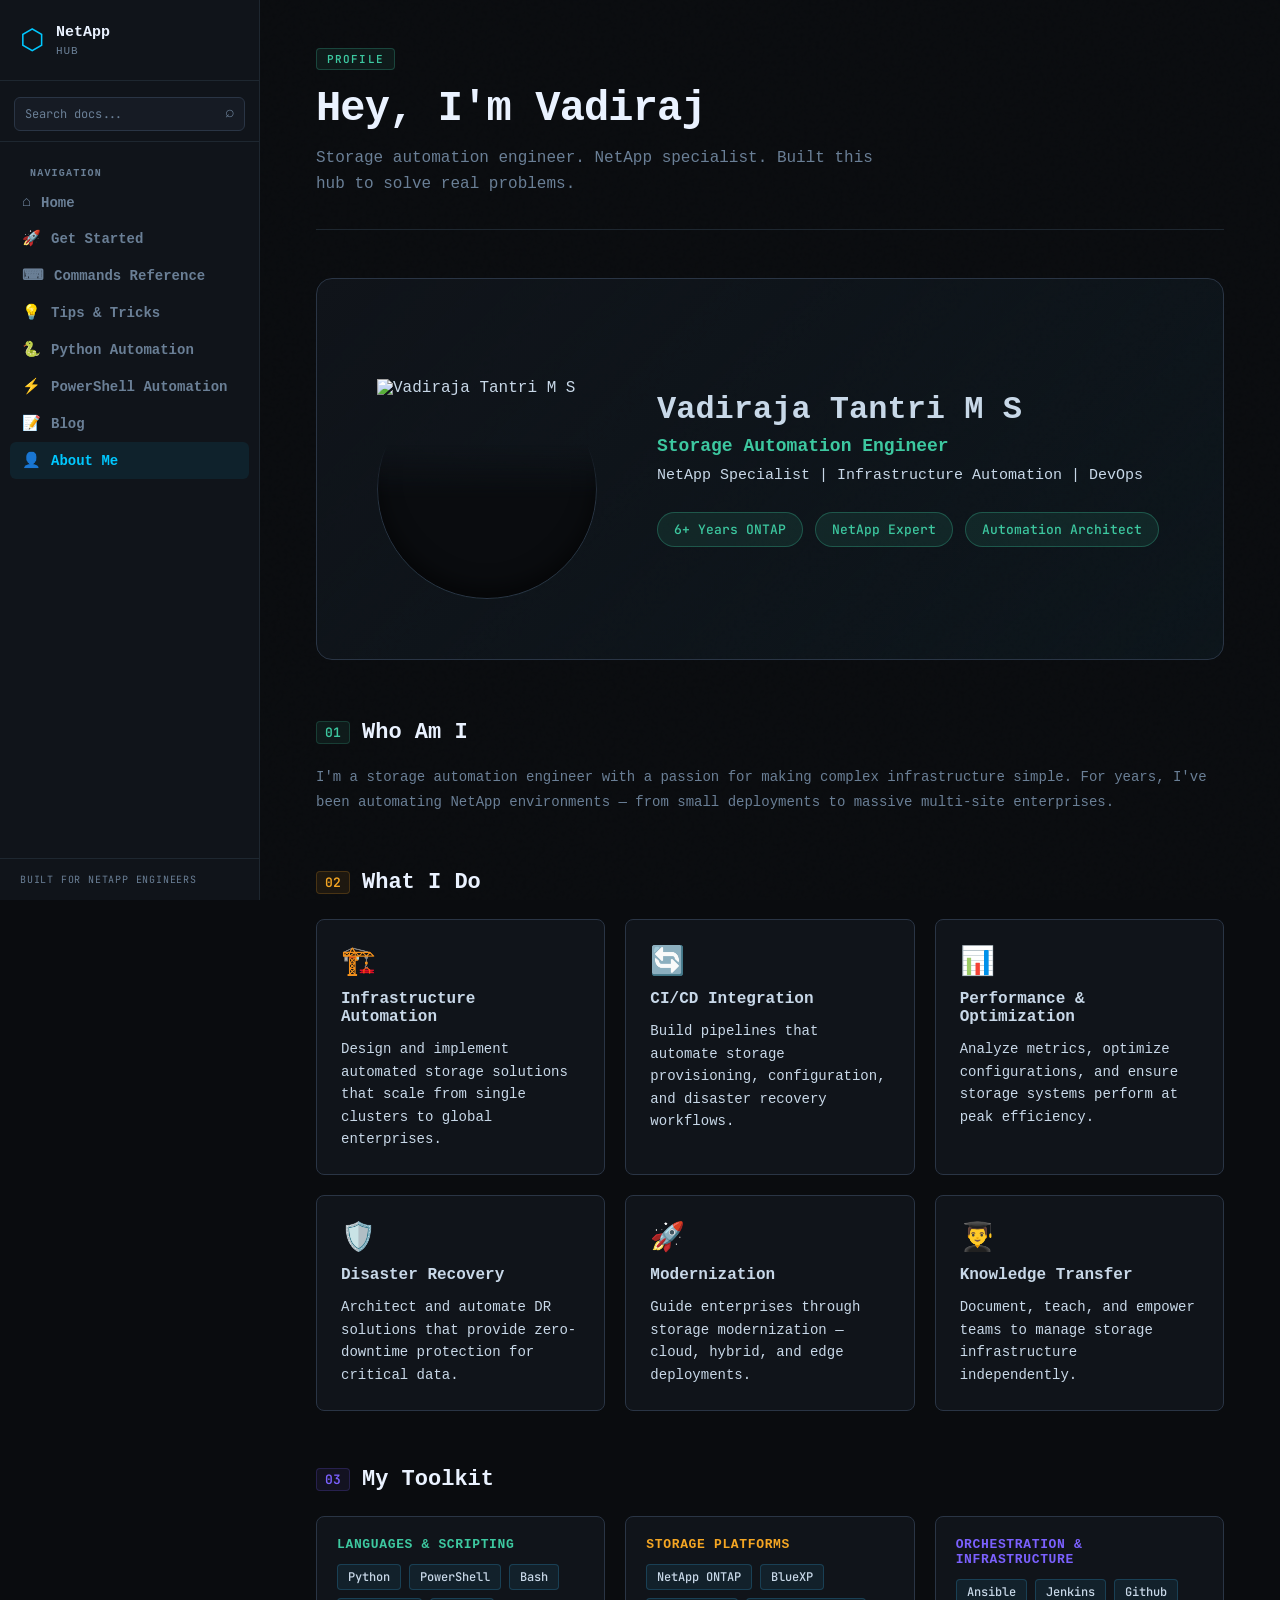
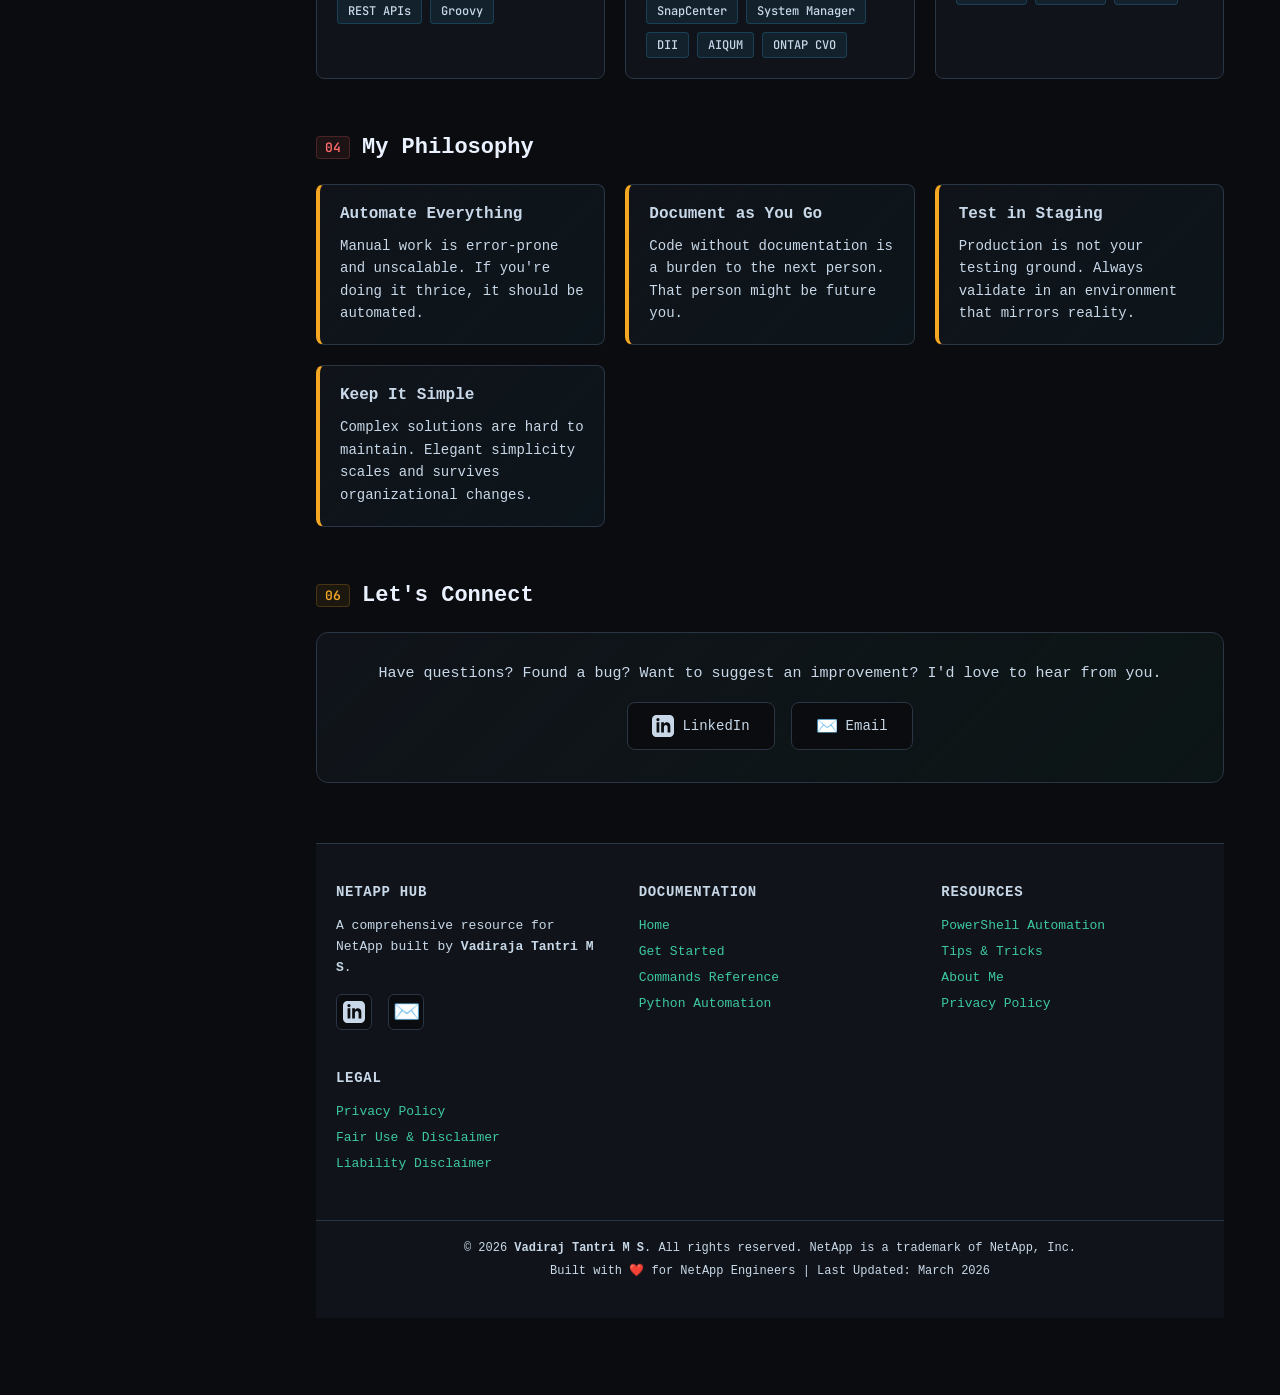
==== about-me.html @ 35f5c3b3 "v4" ====
<!DOCTYPE html>
<html lang="en">
<head>
  <meta charset="UTF-8"/>
  <meta name="viewport" content="width=device-width, initial-scale=1.0"/>
  <title>About Me · NetApp Hub</title>
  <link rel="stylesheet" href="assets/css/style.css"/>
  <link href="https://fonts.googleapis.com/css2?family=JetBrains+Mono:wght@400;600;700&family=Syne:wght@400;600;700;800&display=swap" rel="stylesheet"/>
</head>
<body>
  <div class="noise"></div>

  <nav class="sidebar" id="sidebar">
    <div class="sidebar-logo">
      <a href="index.html" style="text-decoration: none; color: inherit; display: flex; align-items: center; gap: 12px; cursor: pointer;">
        <span class="logo-icon">⬡</span>
        <span class="logo-text">NetApp<br><span class="logo-sub">Hub</span></span>
      </a>
    </div>
    <div class="sidebar-search">
      <input type="text" id="globalSearch" placeholder="Search docs..." oninput="liveSearch(this.value)" autocomplete="off"/>
      <span class="search-icon">⌕</span>
      <div id="searchResults" class="search-results"></div>
    </div>
    <ul class="nav-links">
        <li class="nav-section-label">Navigation</li>
        <li><a href="index.html"><span class="nav-icon">⌂</span> Home</a></li>
        <li><a href="get-started.html"><span class="nav-icon">🚀</span> Get Started</a></li>
        <li><a href="commands.html"><span class="nav-icon">⌨</span> Commands Reference</a></li>
        <li><a href="tips.html"><span class="nav-icon">💡</span> Tips & Tricks</a></li>
        <li><a href="python.html"><span class="nav-icon">🐍</span> Python Automation</a></li>
        <li><a href="powershell.html"><span class="nav-icon">⚡</span> PowerShell Automation</a></li>
        <li><a href="blog-community.html"><span class="nav-icon">📝</span> Blog</a></li>
        <li><a href="about-me.html" class="active"><span class="nav-icon">👤</span> About Me</a></li>
      </ul>
    <div class="sidebar-footer"><span>Built for NetApp Engineers</span></div>
  </nav>
  <button class="sidebar-toggle" onclick="toggleSidebar()">☰</button>

  <main class="main-content">
    <header class="page-header">
      <div class="header-badge" style="color:var(--accent-py);background:rgba(61,200,160,0.08);border-color:rgba(61,200,160,0.25)">Profile</div>
      <h1 class="page-title">Hey, I'm Vadiraj</h1>
      <p class="page-subtitle">Storage automation engineer. NetApp specialist. Built this hub to solve real problems.</p>
    </header>

    <!-- Profile Picture Section -->
    <section class="content-section profile-section">
      <div class="profile-hero">
        <div class="profile-picture-container">
          <img src="assets/images/vadiraj.png" alt="Vadiraja Tantri M S" class="profile-picture"/>
        </div>
        <div class="profile-info">
          <h3>Vadiraja Tantri M S</h3>
          <p class="profile-title">Storage Automation Engineer</p>
          <p class="profile-bio">NetApp Specialist | Infrastructure Automation | DevOps</p>
          <div class="profile-badges">
            <span class="profile-badge">6+ Years ONTAP</span>
            <span class="profile-badge">NetApp Expert</span>
            <span class="profile-badge">Automation Architect</span>
          </div>
        </div>
      </div>
    </section>

    <!-- Bio Section -->
    <section class="content-section">
      <h2 class="section-title" id="who-am-i"><span class="section-num" style="color:var(--accent-py);background:rgba(61,200,160,0.08);border-color:rgba(61,200,160,0.2)">01</span> Who Am I</h2>
      <div class="prose">
        <p>
          I'm a storage automation engineer with a passion for making complex infrastructure simple. For years, I've been automating NetApp environments — from small deployments to massive multi-site enterprises.
        </p>
      </div>
    </section>

    <!-- What I Do -->
    <section class="content-section">
      <h2 class="section-title" id="what-i-do"><span class="section-num" style="color:var(--accent-cmd);background:rgba(245,166,35,0.08);border-color:rgba(245,166,35,0.2)">02</span> What I Do</h2>
      
      <div class="expertise-grid">
        <div class="expertise-card">
          <div class="expertise-icon">🏗️</div>
          <h3>Infrastructure Automation</h3>
          <p>Design and implement automated storage solutions that scale from single clusters to global enterprises.</p>
        </div>
        <div class="expertise-card">
          <div class="expertise-icon">🔄</div>
          <h3>CI/CD Integration</h3>
          <p>Build pipelines that automate storage provisioning, configuration, and disaster recovery workflows.</p>
        </div>
        <div class="expertise-card">
          <div class="expertise-icon">📊</div>
          <h3>Performance & Optimization</h3>
          <p>Analyze metrics, optimize configurations, and ensure storage systems perform at peak efficiency.</p>
        </div>
        <div class="expertise-card">
          <div class="expertise-icon">🛡️</div>
          <h3>Disaster Recovery</h3>
          <p>Architect and automate DR solutions that provide zero-downtime protection for critical data.</p>
        </div>
        <div class="expertise-card">
          <div class="expertise-icon">🚀</div>
          <h3>Modernization</h3>
          <p>Guide enterprises through storage modernization — cloud, hybrid, and edge deployments.</p>
        </div>
        <div class="expertise-card">
          <div class="expertise-icon">👨‍🎓</div>
          <h3>Knowledge Transfer</h3>
          <p>Document, teach, and empower teams to manage storage infrastructure independently.</p>
        </div>
      </div>
    </section>

    <!-- Tech Stack -->
    <section class="content-section">
      <h2 class="section-title" id="my-toolkit"><span class="section-num" style="color:var(--accent-ps);background:rgba(123,97,255,0.08);border-color:rgba(123,97,255,0.2)">03</span> My Toolkit</h2>
      
      <div class="tech-expertise">
        <div class="tech-category">
          <h4 style="color:var(--accent-py)">Languages & Scripting</h4>
          <div class="tech-items">
            <span class="tech-tag">Python</span>
            <span class="tech-tag">PowerShell</span>
            <span class="tech-tag">Bash</span>
            <span class="tech-tag">REST APIs</span>
            <span class="tech-tag">Groovy</span>
          </div>
        </div>

        <div class="tech-category">
          <h4 style="color:var(--accent-cmd)">Storage Platforms</h4>
          <div class="tech-items">
            <span class="tech-tag">NetApp ONTAP</span>
            <span class="tech-tag">BlueXP</span>
            <span class="tech-tag">SnapCenter</span>
            <span class="tech-tag">System Manager</span>
            <span class="tech-tag">DII</span>
            <span class="tech-tag">AIQUM</span>
            <span class="tech-tag">ONTAP CVO</span>
          </div>
        </div>

        <div class="tech-category">
          <h4 style="color:var(--accent-ps)">Orchestration & Infrastructure</h4>
          <div class="tech-items">
            <span class="tech-tag">Ansible</span>
            <span class="tech-tag">Jenkins</span>
            <span class="tech-tag">Github</span>
          </div>
        </div>
        
        <!--
        <div class="tech-category">
          <h4 style="color:var(--accent-cmd)">Cloud Platforms</h4>
          <div class="tech-items">
            <span class="tech-tag">AWS</span>
            <span class="tech-tag">Azure</span>
            <span class="tech-tag">GCP</span>
            <span class="tech-tag">Hybrid</span>
          </div>
        </div>
        -->
      </div>
    </section>

    <!-- Philosophy -->
    <section class="content-section">
      <h2 class="section-title" id="philosophy"><span class="section-num" style="color:var(--accent-tips);background:rgba(255,107,107,0.08);border-color:rgba(255,107,107,0.2)">04</span> My Philosophy</h2>
      
      <div class="philosophy-cards">
        <div class="philosophy-card">
          <div class="philosophy-title">Automate Everything</div>
          <p>Manual work is error-prone and unscalable. If you're doing it thrice, it should be automated.</p>
        </div>
        <div class="philosophy-card">
          <div class="philosophy-title">Document as You Go</div>
          <p>Code without documentation is a burden to the next person. That person might be future you.</p>
        </div>
        <div class="philosophy-card">
          <div class="philosophy-title">Test in Staging</div>
          <p>Production is not your testing ground. Always validate in an environment that mirrors reality.</p>
        </div>
        <div class="philosophy-card">
          <div class="philosophy-title">Keep It Simple</div>
          <p>Complex solutions are hard to maintain. Elegant simplicity scales and survives organizational changes.</p>
        </div>
      </div>
    </section>

    <!-- Connect Section -->
    <section class="content-section">
      <h2 class="section-title" id="connect"><span class="section-num" style="color:var(--accent-cmd);background:rgba(245,166,35,0.08);border-color:rgba(245,166,35,0.2)">06</span> Let's Connect</h2>
      
      <div class="connect-card">
        <p style="font-size: 15px; color: var(--text-muted); margin-bottom: 20px;">
          Have questions? Found a bug? Want to suggest an improvement? I'd love to hear from you.
        </p>
        <div class="connect-links">
            <!--
          <a href="https://github.com" target="_blank" class="connect-link">
            <span class="connect-icon">🐙</span>
            <span>GitHub</span>
          </a>
          -->
          <a href="https://www.linkedin.com/in/vadiraja-tantri-m-s" target="_blank" class="connect-link">
            <svg xmlns="http://www.w3.org/2000/svg" width="22" height="22" viewBox="0 0 24 24" fill="currentColor">
                <path d="M19 0h-14c-2.761 0-5 2.239-5 5v14c0 2.761 2.239 5 5 5h14c2.762 0 5-2.239 5-5v-14c0-2.761-2.238-5-5-5zm-11 19h-3v-11h3v11zm-1.5-12.288c-.966 0-1.75-.79-1.75-1.764s.784-1.764 1.75-1.764 1.75.79 1.75 1.764-.783 1.764-1.75 1.764zm13.5 12.288h-3v-5.604c0-3.368-4-3.113-4 0v5.604h-3v-11h3v1.765c1.396-2.586 7-2.777 7 2.476v6.759z"/>
              </svg>
            <span>LinkedIn</span>
          </a>
          <a href="mailto:vadirajatantri@outlook.com" class="connect-link">
            <span class="connect-icon">✉️</span>
            <span>Email</span>
          </a>
        </div>
      </div>
    </section>
    <div id="footer-container"></div>
  </main>

  <script src="assets/js/utils.js"></script>
  <script src="assets/js/search.js"></script>
</body>
</html>
---- assets/css/style.css ----
/* ===== RESET & BASE ===== */
*, *::before, *::after { box-sizing: border-box; margin: 0; padding: 0; }

:root {
  --bg: #0a0c0f;
  --bg2: #10141a;
  --bg3: #161b24;
  --border: #1e2730;
  --border2: #2a3545;
  --text: #c8d8e8;
  --text-dim: #6a7f96;
  --text-bright: #eaf2ff;
  --accent: #00c8ff;
  --accent2: #0077cc;
  --accent-py: #3dc8a0;
  --accent-ps: #7b61ff;
  --accent-cmd: #f5a623;
  --accent-tips: #ff6b6b;
  --sidebar-w: 260px;
  --font-mono: 'JetBrains Mono', monospace;
  --font-ui: 'Ubuntu Mono', monospace;
}

html { scroll-behavior: smooth; }

body {
  background: var(--bg);
  color: var(--text);
  font-family: var(--font-ui);
  display: flex;
  min-height: 100vh;
  overflow-x: hidden;
}

/* ===== NOISE OVERLAY ===== */
.noise {
  position: fixed; inset: 0; z-index: 0;
  pointer-events: none;
  background-image: url("data:image/svg+xml,%3Csvg viewBox='0 0 256 256' xmlns='http://www.w3.org/2000/svg'%3E%3Cfilter id='noise'%3E%3CfeTurbulence type='fractalNoise' baseFrequency='0.9' numOctaves='4' stitchTiles='stitch'/%3E%3C/filter%3E%3Crect width='100%25' height='100%25' filter='url(%23noise)' opacity='0.04'/%3E%3C/svg%3E");
  opacity: 0.4;
}

/* ===== SIDEBAR ===== */
.sidebar {
  position: fixed;
  top: 0; left: 0;
  width: var(--sidebar-w);
  height: 100vh;
  background: var(--bg2);
  border-right: 1px solid var(--border);
  display: flex;
  flex-direction: column;
  z-index: 100;
  overflow-y: auto;
  transition: transform 0.3s ease;
}

.sidebar-logo {
  display: flex;
  align-items: center;
  gap: 10px;
  padding: 24px 20px 20px;
  border-bottom: 1px solid var(--border);
}

.logo-icon {
  font-size: 28px;
  color: var(--accent);
  line-height: 1;
}

.logo-text {
  font-family: var(--font-ui);
  font-weight: 800;
  font-size: 15px;
  color: var(--text-bright);
  line-height: 1.2;
}

.logo-sub {
  font-weight: 400;
  font-size: 11px;
  color: var(--text-dim);
  letter-spacing: 0.08em;
  text-transform: uppercase;
}

/* Search in sidebar */
.sidebar-search {
  position: relative;
  padding: 16px 14px 10px;
  border-bottom: 1px solid var(--border);
}

.sidebar-search input {
  width: 100%;
  background: var(--bg3);
  border: 1px solid var(--border2);
  border-radius: 6px;
  color: var(--text);
  font-family: var(--font-mono);
  font-size: 12px;
  padding: 8px 32px 8px 10px;
  outline: none;
  transition: border-color 0.2s;
}

.sidebar-search input:focus { border-color: var(--accent); }
.sidebar-search input::placeholder { color: var(--text-dim); }

.search-icon {
  position: absolute;
  right: 24px; top: 50%;
  transform: translateY(-40%);
  color: var(--text-dim);
  font-size: 16px;
  pointer-events: none;
}

.search-results {
  position: absolute;
  top: calc(100% - 10px);
  left: 14px; right: 14px;
  background: var(--bg3);
  border: 1px solid var(--border2);
  border-radius: 6px;
  z-index: 200;
  display: none;
  max-height: 300px;
  overflow-y: auto;
}

.search-results.active { display: block; }

.search-result-item {
  padding: 10px 14px;
  border-bottom: 1px solid var(--border);
  cursor: pointer;
  transition: background 0.15s;
}

.search-result-item:last-child { border-bottom: none; }
.search-result-item:hover { background: var(--bg2); }

.search-result-title {
  font-size: 13px;
  color: var(--text-bright);
  font-weight: 600;
}

.search-result-page {
  font-size: 11px;
  color: var(--accent);
  margin-top: 2px;
  font-family: var(--font-mono);
}

.search-result-snippet {
  font-size: 11px;
  color: var(--text-dim);
  margin-top: 3px;
}

/* Nav links */
.nav-section-label {
  font-size: 10px;
  font-weight: 700;
  letter-spacing: 0.12em;
  text-transform: uppercase;
  color: var(--text-dim);
  padding: 18px 20px 6px;
  list-style: none;
}

.nav-links {
  list-style: none;
  padding: 8px 10px;
  flex: 1;
}

.nav-links li a {
  display: flex;
  align-items: center;
  gap: 10px;
  padding: 9px 12px;
  border-radius: 6px;
  text-decoration: none;
  color: var(--text-dim);
  font-size: 14px;
  font-weight: 600;
  transition: background 0.2s, color 0.2s;
}

.nav-links li a:hover,
.nav-links li a.active {
  background: rgba(0, 200, 255, 0.08);
  color: var(--accent);
}

.nav-icon { font-size: 15px; }

.sidebar-footer {
  padding: 14px 20px;
  border-top: 1px solid var(--border);
  font-size: 10px;
  color: var(--text-dim);
  font-family: var(--font-mono);
  text-transform: uppercase;
  letter-spacing: 0.08em;
}

/* Toggle button (mobile) */
.sidebar-toggle {
  display: none;
  position: fixed;
  top: 14px; left: 14px;
  z-index: 200;
  background: var(--bg2);
  border: 1px solid var(--border2);
  color: var(--text);
  width: 38px; height: 38px;
  border-radius: 6px;
  font-size: 18px;
  cursor: pointer;
}

/* ===== MAIN CONTENT ===== */
.main-content {
  margin-left: var(--sidebar-w);
  flex: 1;
  padding: 48px 56px;
  width: 100%;
  max-width: 100%;
  position: relative;
  z-index: 1;
  overflow-x: hidden;
}

/* ===== PAGE HEADER ===== */
.page-header {
  margin-bottom: 48px;
  padding-bottom: 32px;
  border-bottom: 1px solid var(--border);
}

.header-badge {
  display: inline-block;
  font-family: var(--font-mono);
  font-size: 11px;
  font-weight: 600;
  color: var(--accent);
  background: rgba(0,200,255,0.08);
  border: 1px solid rgba(0,200,255,0.2);
  border-radius: 4px;
  padding: 3px 10px;
  letter-spacing: 0.1em;
  text-transform: uppercase;
  margin-bottom: 16px;
}

.page-title {
  font-family: var(--font-ui);
  font-weight: 800;
  font-size: 42px;
  color: var(--text-bright);
  line-height: 1.1;
  margin-bottom: 14px;
  letter-spacing: -0.02em;
}

.page-subtitle {
  font-size: 16px;
  color: var(--text-dim);
  line-height: 1.6;
  max-width: 580px;
}

/* ===== CARDS GRID ===== */
.cards-grid {
  display: grid;
  grid-template-columns: repeat(2, 1fr);
  gap: 16px;
  margin-bottom: 56px;
}

.card {
  background: var(--bg2);
  border: 1px solid var(--border);
  border-radius: 10px;
  padding: 24px;
  text-decoration: none;
  display: block;
  transition: border-color 0.2s, transform 0.2s, background 0.2s;
  position: relative;
  overflow: hidden;
}

.card::before {
  content: '';
  position: absolute;
  inset: 0;
  opacity: 0;
  transition: opacity 0.3s;
  border-radius: 10px;
}

.card--python::before { background: radial-gradient(ellipse at top left, rgba(61,200,160,0.08), transparent 70%); }
.card--ps::before     { background: radial-gradient(ellipse at top left, rgba(123,97,255,0.08), transparent 70%); }
.card--cmd::before    { background: radial-gradient(ellipse at top left, rgba(245,166,35,0.08), transparent 70%); }
.card--tips::before   { background: radial-gradient(ellipse at top left, rgba(255,107,107,0.08), transparent 70%); }

.card:hover { transform: translateY(-2px); }
.card:hover::before { opacity: 1; }
.card--python:hover { border-color: var(--accent-py); }
.card--ps:hover     { border-color: var(--accent-ps); }
.card--cmd:hover    { border-color: var(--accent-cmd); }
.card--tips:hover   { border-color: var(--accent-tips); }

.card-icon { font-size: 26px; margin-bottom: 12px; }

.card h3 {
  font-size: 17px;
  font-weight: 700;
  color: var(--text-bright);
  margin-bottom: 8px;
}

.card p {
  font-size: 13px;
  color: var(--text-dim);
  line-height: 1.6;
  margin-bottom: 14px;
}

.card-tag {
  font-family: var(--font-mono);
  font-size: 10px;
  color: var(--text-dim);
  letter-spacing: 0.05em;
}

.card--python .card-tag { color: var(--accent-py); }
.card--ps .card-tag     { color: var(--accent-ps); }
.card--cmd .card-tag    { color: var(--accent-cmd); }
.card--tips .card-tag   { color: var(--accent-tips); }

/* ===== CONTENT SECTIONS ===== */
.content-section {
  margin-bottom: 56px;
}

.section-title {
  font-size: 22px;
  font-weight: 700;
  color: var(--text-bright);
  margin-bottom: 20px;
  display: flex;
  align-items: center;
  gap: 12px;
}

.section-num {
  font-family: var(--font-mono);
  font-size: 13px;
  font-weight: 600;
  color: var(--accent);
  background: rgba(0,200,255,0.08);
  border: 1px solid rgba(0,200,255,0.2);
  border-radius: 4px;
  padding: 2px 8px;
}

.prose p {
  font-size: 14px;
  color: var(--text-dim);
  line-height: 1.75;
  margin-bottom: 12px;
}

/* Info Grid */
.info-grid {
  display: grid;
  grid-template-columns: repeat(4, 1fr);
  gap: 12px;
  margin-top: 24px;
}

.info-block {
  background: var(--bg3);
  border: 1px solid var(--border);
  border-radius: 8px;
  padding: 16px;
  text-align: center;
}

.info-label {
  font-family: var(--font-mono);
  font-size: 10px;
  color: var(--text-dim);
  text-transform: uppercase;
  letter-spacing: 0.1em;
  margin-bottom: 6px;
}

.info-value {
  font-family: var(--font-mono);
  font-size: 15px;
  font-weight: 700;
  color: var(--accent);
}

/* Stack List */
.stack-list { display: flex; flex-direction: column; gap: 4px; }

.stack-item {
  display: flex;
  align-items: center;
  gap: 14px;
  padding: 12px 16px;
  background: var(--bg2);
  border: 1px solid var(--border);
  border-radius: 8px;
  transition: border-color 0.2s;
}

.stack-item:hover { border-color: var(--border2); }

.stack-dot {
  width: 8px; height: 8px;
  border-radius: 50%;
  flex-shrink: 0;
}

.dot-py { background: var(--accent-py); box-shadow: 0 0 8px var(--accent-py); }
.dot-ps { background: var(--accent-ps); box-shadow: 0 0 8px var(--accent-ps); }

.stack-name {
  font-family: var(--font-mono);
  font-size: 13px;
  font-weight: 600;
  color: var(--text-bright);
  min-width: 200px;
}

.stack-desc {
  font-size: 13px;
  color: var(--text-dim);
}

/* ===== CODE BLOCKS ===== */
.code-block {
  background: #0d1117;
  border: 1px solid var(--border);
  border-radius: 8px;
  overflow: hidden;
  margin: 20px 0;
}

.code-header {
  display: flex;
  justify-content: space-between;
  align-items: center;
  padding: 10px 16px;
  background: var(--bg3);
  border-bottom: 1px solid var(--border);
}

.code-lang {
  font-family: var(--font-mono);
  font-size: 11px;
  color: var(--accent);
  text-transform: uppercase;
  font-weight: 700;
  letter-spacing: 0.08em;
}

.copy-btn {
  font-family: var(--font-mono);
  font-size: 11px;
  color: var(--text-dim);
  background: none;
  border: 1px solid var(--border2);
  border-radius: 4px;
  padding: 3px 10px;
  cursor: pointer;
  transition: color 0.2s, border-color 0.2s;
}

.copy-btn:hover { color: var(--accent); border-color: var(--accent); }
.copy-btn.copied { color: var(--accent-py); border-color: var(--accent-py); }

pre {
  margin: 0;
  padding: 20px;
  overflow-x: auto;
}

code {
  font-family: var(--font-mono);
  font-size: 13px;
  line-height: 1.7;
  color: var(--text);
}

/* Syntax highlighting */
.kw  { color: #ff79c6; }
.str { color: #f1fa8c; }
.cmt { color: #6272a4; font-style: italic; }
.fn  { color: #50fa7b; }
.num { color: #bd93f9; }
.var { color: #8be9fd; }
.cls { color: #ffb86c; }
.op  { color: #ff79c6; }

/* ===== COMMAND TABLE ===== */
.cmd-table-wrapper {
  background: var(--bg2);
  border: 1px solid var(--border);
  border-radius: 10px;
  overflow: hidden;
  margin: 20px 0;
}

.cmd-filter-bar {
  display: flex;
  gap: 10px;
  padding: 14px 16px;
  border-bottom: 1px solid var(--border);
  flex-wrap: wrap;
}

.cmd-filter-bar input {
  flex: 1;
  min-width: 200px;
  background: var(--bg3);
  border: 1px solid var(--border2);
  border-radius: 6px;
  color: var(--text);
  font-family: var(--font-mono);
  font-size: 12px;
  padding: 8px 12px;
  outline: none;
  transition: border-color 0.2s;
}

.cmd-filter-bar input:focus { border-color: var(--accent); }

.filter-btn {
  font-family: var(--font-mono);
  font-size: 11px;
  padding: 8px 14px;
  border-radius: 6px;
  border: 1px solid var(--border2);
  background: var(--bg3);
  color: var(--text-dim);
  cursor: pointer;
  transition: all 0.2s;
  white-space: nowrap;
}

.filter-btn:hover,
.filter-btn.active { border-color: var(--accent); color: var(--accent); background: rgba(0,200,255,0.06); }

table {
  width: 100%;
  border-collapse: collapse;
}

th {
  font-family: var(--font-mono);
  font-size: 10px;
  text-transform: uppercase;
  letter-spacing: 0.1em;
  color: var(--text-dim);
  padding: 10px 16px;
  text-align: left;
  background: var(--bg3);
  border-bottom: 1px solid var(--border);
}

td {
  padding: 11px 16px;
  border-bottom: 1px solid var(--border);
  font-size: 13px;
  vertical-align: top;
}

tr:last-child td { border-bottom: none; }
tr:hover td { background: rgba(255,255,255,0.02); }

td:first-child {
  font-family: var(--font-mono);
  font-size: 12px;
  color: var(--accent);
  white-space: nowrap;
}

td:nth-child(2) { color: var(--text-dim); }
td:nth-child(3) { color: var(--text); font-family: var(--font-mono); font-size: 11px; }

.tag {
  display: inline-block;
  font-family: var(--font-mono);
  font-size: 10px;
  padding: 2px 8px;
  border-radius: 4px;
  font-weight: 700;
  letter-spacing: 0.05em;
}

.tag-vol  { background: rgba(0,200,255,0.12); color: var(--accent); }
.tag-snap { background: rgba(61,200,160,0.12); color: var(--accent-py); }
.tag-net  { background: rgba(123,97,255,0.12); color: var(--accent-ps); }
.tag-svm  { background: rgba(245,166,35,0.12); color: var(--accent-cmd); }
.tag-diag { background: rgba(255,107,107,0.12); color: var(--accent-tips); }

/* Tips cards */
.tips-grid {
  display: grid;
  grid-template-columns: 1fr;
  gap: 14px;
}

.tip-card {
  background: var(--bg2);
  border: 1px solid var(--border);
  border-left: 3px solid var(--accent);
  border-radius: 8px;
  padding: 18px 20px;
  transition: border-color 0.2s;
}

.tip-card.tip-warn  { border-left-color: var(--accent-cmd); }
.tip-card.tip-good  { border-left-color: var(--accent-py); }
.tip-card.tip-danger{ border-left-color: var(--accent-tips); }
.tip-card.tip-info  { border-left-color: var(--accent); }
.tip-card.tip-ps    { border-left-color: var(--accent-ps); }

.tip-label {
  font-family: var(--font-mono);
  font-size: 10px;
  font-weight: 700;
  letter-spacing: 0.1em;
  text-transform: uppercase;
  margin-bottom: 6px;
}

.tip-warn  .tip-label { color: var(--accent-cmd); }
.tip-good  .tip-label { color: var(--accent-py); }
.tip-danger .tip-label { color: var(--accent-tips); }
.tip-info  .tip-label { color: var(--accent); }
.tip-ps    .tip-label { color: var(--accent-ps); }

.tip-title {
  font-size: 15px;
  font-weight: 700;
  color: var(--text-bright);
  margin-bottom: 6px;
}

.tip-body {
  font-size: 13px;
  color: var(--text-dim);
  line-height: 1.65;
}

.tip-body code {
  background: var(--bg3);
  border: 1px solid var(--border);
  border-radius: 4px;
  padding: 1px 6px;
  font-size: 12px;
  color: var(--accent);
}

/* ===== FOOTER ===== */
.page-footer {
  margin-top: 64px;
  padding-top: 20px;
  border-top: 1px solid var(--border);
  font-family: var(--font-mono);
  font-size: 11px;
  color: var(--text-dim);
  text-align: center;
  letter-spacing: 0.06em;
}

/* ===== HIGHLIGHT (search) ===== */
mark {
  background: rgba(0,200,255,0.2);
  color: var(--accent);
  border-radius: 2px;
  padding: 0 2px;
}

/* ===== RESPONSIVE ===== */
@media (max-width: 768px) {
  .sidebar {
    transform: translateX(-100%);
  }
  .sidebar.open {
    transform: translateX(0);
  }
  .sidebar-toggle { display: flex; align-items: center; justify-content: center; }
  .main-content { margin-left: 0; padding: 56px 20px 24px; }
  .cards-grid { grid-template-columns: 1fr; }
  .info-grid { grid-template-columns: repeat(2, 1fr); }
  .page-title { font-size: 28px; }
}

/* ===== COMMAND TABLE ENHANCEMENTS ===== */

.cmd-table-wrapper {
  width: 100%;
  overflow-x: auto;
}

.cmd-filter-bar {
  display: flex;
  gap: 12px;
  margin-bottom: 20px;
  flex-wrap: wrap;
  align-items: center;
}

.cmd-filter-bar input {
  flex: 1;
  min-width: 200px;
  padding: 10px 12px;
  border: 1px solid var(--border);
  border-radius: 6px;
  background: var(--bg2);
  color: var(--text);
  font-family: var(--font-mono);
  font-size: 13px;
  transition: border-color 0.2s;
}

.cmd-filter-bar input:focus {
  outline: none;
  border-color: var(--accent-cmd);
  box-shadow: 0 0 0 3px rgba(245,166,35,0.1);
}

.result-count {
  display: inline-block;
  padding: 8px 12px;
  background: var(--bg2);
  border: 1px solid var(--border);
  border-radius: 6px;
  color: var(--text-dim);
  font-size: 12px;
  font-weight: 600;
  white-space: nowrap;
}

.filter-btn {
  padding: 8px 16px;
  border: 1px solid var(--border);
  border-radius: 6px;
  background: transparent;
  color: var(--text-dim);
  cursor: pointer;
  transition: all 0.2s;
  font-size: 13px;
  font-weight: 500;
  white-space: nowrap;
}

.filter-btn:hover {
  border-color: var(--accent-cmd);
  color: var(--accent-cmd);
}

.filter-btn.active {
  background: var(--accent-cmd);
  border-color: var(--accent-cmd);
  color: var(--bg);
}

/* Command & Example Cell Styling */
.cmd-cell,
.example-cell {
  display: flex;
  align-items: center;
  gap: 8px;
  justify-content: space-between;
}

.cmd-cell code,
.example-cell code {
  flex: 1;
  font-size: 12px;
  white-space: nowrap;
  overflow: hidden;
  text-overflow: ellipsis;
  background: var(--bg2);
  padding: 4px 8px;
  border-radius: 4px;
}

.copy-btn {
  background: none;
  border: none;
  cursor: pointer;
  font-size: 14px;
  padding: 4px 8px;
  border-radius: 4px;
  transition: all 0.2s;
  flex-shrink: 0;
  opacity: 0.6;
}

.copy-btn:hover {
  background: var(--bg2);
  opacity: 1;
  transform: scale(1.1);
}

.favorite-btn {
  background: none;
  border: none;
  cursor: pointer;
  font-size: 16px;
  opacity: 0.5;
  transition: opacity 0.2s, transform 0.2s;
  padding: 0;
  width: 24px;
  height: 24px;
  display: flex;
  align-items: center;
  justify-content: center;
}

.favorite-btn:hover {
  opacity: 1;
  transform: scale(1.2);
}

/* Table styling adjustments */
table {
  width: 100%;
  border-collapse: collapse;
  margin-top: 20px;
}

table thead tr {
  border-bottom: 2px solid var(--border);
  background: var(--bg2);
}

table th {
  padding: 12px;
  text-align: left;
  font-weight: 600;
  font-size: 12px;
  text-transform: uppercase;
  letter-spacing: 0.5px;
  color: var(--text-dim);
}

table td {
  padding: 12px;
  border-bottom: 1px solid var(--border);
  font-size: 13px;
}

table tbody tr:hover {
  background: var(--bg2);
  transition: background 0.2s;
}

/* Toast notification animation */
@keyframes slideIn {
  from {
    transform: translateX(400px);
    opacity: 0;
  }
  to {
    transform: translateX(0);
    opacity: 1;
  }
}

/* Responsive adjustments */
@media (max-width: 768px) {
  .cmd-filter-bar {
    flex-direction: column;
  }
  
  .cmd-filter-bar input {
    width: 100%;
  }
  
  .result-count {
    width: 100%;
    text-align: center;
  }
  
  .filter-btn {
    flex: 1;
    min-width: 100px;
  }
  
  table {
    font-size: 12px;
  }
  
  table td {
    padding: 8px;
  }
  
  .cmd-cell code,
  .example-cell code {
    font-size: 11px;
  }
  
  .copy-btn,
  .favorite-btn {
    font-size: 14px;
  }
}

/* ===== CUSTOM SCROLLBAR ===== */
::-webkit-scrollbar {
  width: 10px;
  height: 10px;
}

::-webkit-scrollbar-track {
  background: var(--bg);
}

::-webkit-scrollbar-thumb {
  background: var(--border2);
  border-radius: 5px;
  border: 2px solid var(--bg);
}

::-webkit-scrollbar-thumb:hover {
  background: var(--accent-cmd);
}

/* Firefox scrollbar */
* {
  scrollbar-color: var(--border2) var(--bg);
  scrollbar-width: thin;
}

*::-webkit-scrollbar-thumb:hover {
  background: var(--accent-cmd);
}

.category-badge {
  display: inline-block;
  padding: 6px 12px;
  border-radius: 4px;
  font-weight: 600;
  font-size: 12px;
  text-transform: uppercase;
  letter-spacing: 0.05em;
  min-width: 80px;
  text-align: center;
}

.tag-vol {
  background: rgba(59, 130, 246, 0.15);
  color: #3b82f6;
  border: 1px solid #3b82f6;
}

.tag-snap {
  background: rgba(16, 185, 129, 0.15);
  color: #10b981;
  border: 1px solid #10b981;
}

.tag-net {
  background: rgba(168, 85, 247, 0.15);
  color: #a855f7;
  border: 1px solid #a855f7;
}

.tag-svm {
  background: rgba(249, 115, 22, 0.15);
  color: #f97316;
  border: 1px solid #f97316;
}

.tag-diag {
  background: rgba(236, 72, 153, 0.15);
  color: #ec4899;
  border: 1px solid #ec4899;
}

/* ===== HERO SEARCH ===== */
.hero-search {
  margin-bottom: 48px;
  padding: 32px 0;
}

.search-container {
  position: relative;
  max-width: 700px;
  margin: 0 auto;
}

.hero-search-input {
  width: 100%;
  padding: 18px 24px 18px 48px;
  font-size: 16px;
  background: var(--bg2);
  border: 2px solid var(--border2);
  border-radius: 12px;
  color: var(--text);
  font-family: 'JetBrains Mono', monospace;
  transition: all 0.2s ease;
}

.hero-search-input:focus {
  outline: none;
  border-color: var(--accent-cmd);
  box-shadow: 0 0 0 3px rgba(217, 119, 6, 0.1);
  background: var(--bg);
}

.hero-search-input::placeholder {
  color: var(--text-muted);
}

.hero-search .search-icon {
  position: absolute;
  left: 16px;
  top: 50%;
  transform: translateY(-50%);
  color: var(--text-muted);
  font-size: 18px;
  pointer-events: none;
}

.hero-search .search-results {
  position: absolute;
  top: calc(100% + 8px);
  left: 0;
  right: 0;
  background: var(--bg2);
  border: 1px solid var(--border2);
  border-radius: 8px;
  max-height: 400px;
  overflow-y: auto;
  z-index: 100;
  display: none;
}

.hero-search .search-results.active {
  display: block;
}

.hero-search .search-result-item {
  padding: 12px 16px;
  border-bottom: 1px solid var(--border);
  cursor: pointer;
  transition: background 0.15s ease;
}

.hero-search .search-result-item:hover {
  background: var(--bg);
}

.hero-search .search-result-title {
  font-weight: 600;
  color: var(--accent-cmd);
  font-size: 14px;
  margin-bottom: 4px;
}

.hero-search .search-result-page {
  font-size: 12px;
  color: var(--text-muted);
}

/* ===== ANCHOR HIGHLIGHT ===== */
.highlight-section {
  animation: highlight-pulse 2s ease-in-out;
}

@keyframes highlight-pulse {
  0% {
    background-color: rgba(217, 119, 6, 0.3);
  }
  100% {
    background-color: transparent;
  }
}

/* ===== ABOUT PAGE SECTIONS ===== */
.feature-grid {
  display: grid;
  grid-template-columns: repeat(auto-fit, minmax(280px, 1fr));
  gap: 24px;
  margin-top: 24px;
}

.feature-card {
  background: var(--bg2);
  border: 1px solid var(--border2);
  border-radius: 12px;
  padding: 24px;
  transition: all 0.3s ease;
}

.feature-card:hover {
  border-color: var(--accent-cmd);
  transform: translateY(-4px);
  box-shadow: 0 12px 24px rgba(217, 119, 6, 0.1);
}

.feature-icon {
  font-size: 32px;
  margin-bottom: 12px;
  display: block;
}

.feature-card h3 {
  font-size: 18px;
  font-weight: 600;
  margin-bottom: 12px;
  color: var(--text);
}

.feature-card p {
  font-size: 14px;
  color: var(--text-muted);
  margin-bottom: 16px;
  line-height: 1.6;
}

.feature-link {
  color: var(--accent-cmd);
  text-decoration: none;
  font-weight: 500;
  font-size: 13px;
  transition: color 0.2s;
}

.feature-link:hover {
  color: var(--accent-py);
}

/* Audience Grid */
.audience-grid {
  display: grid;
  grid-template-columns: repeat(auto-fit, minmax(220px, 1fr));
  gap: 20px;
  margin-top: 24px;
}

.audience-card {
  background: linear-gradient(135deg, var(--bg2), var(--bg));
  border: 1px solid var(--border2);
  border-radius: 8px;
  padding: 20px;
  text-align: center;
  transition: all 0.3s ease;
}

.audience-card:hover {
  border-color: var(--accent-py);
  transform: translateY(-2px);
}

.audience-icon {
  font-size: 28px;
  margin-bottom: 12px;
  display: block;
}

.audience-card h4 {
  font-size: 16px;
  font-weight: 600;
  margin-bottom: 8px;
  color: var(--text);
}

.audience-card p {
  font-size: 13px;
  color: var(--text-muted);
  line-height: 1.6;
}

/* Tech Stack */
.tech-stack {
  display: grid;
  grid-template-columns: repeat(auto-fit, minmax(280px, 1fr));
  gap: 24px;
  margin-top: 24px;
}

.tech-category {
  background: var(--bg2);
  border: 1px solid var(--border2);
  border-radius: 8px;
  padding: 20px;
}

.tech-category h4 {
  font-size: 14px;
  font-weight: 600;
  margin-bottom: 16px;
  text-transform: uppercase;
  letter-spacing: 0.05em;
}

.tech-items {
  display: flex;
  flex-wrap: wrap;
  gap: 8px;
}

.tech-tag {
  background: rgba(56, 189, 248, 0.1);
  border: 1px solid rgba(56, 189, 248, 0.3);
  color: var(--accent-py);
  padding: 6px 12px;
  border-radius: 4px;
  font-size: 12px;
  font-weight: 500;
  font-family: 'JetBrains Mono', monospace;
}

/* Usage Flow */
.usage-flow {
  display: flex;
  align-items: center;
  gap: 16px;
  margin-top: 24px;
  overflow-x: auto;
  padding: 20px 0;
  flex-wrap: nowrap;
  justify-content: flex-start;
}

.flow-step {
  background: var(--bg2);
  border: 1px solid var(--border2);
  border-radius: 8px;
  padding: 20px;
  min-width: 220px;
  text-align: center;
  flex-shrink: 0;
}

.flow-number {
  background: linear-gradient(135deg, var(--accent-cmd), var(--accent-py));
  color: var(--bg);
  width: 40px;
  height: 40px;
  border-radius: 50%;
  display: flex;
  align-items: center;
  justify-content: center;
  margin: 0 auto 12px;
  font-weight: 700;
  font-size: 18px;
}

.flow-step h4 {
  font-size: 16px;
  font-weight: 600;
  margin-bottom: 8px;
}

.flow-step p {
  font-size: 13px;
  color: var(--text-muted);
  line-height: 1.6;
}

.flow-arrow {
  font-size: 24px;
  color: var(--border2);
  flex-shrink: 0;
  align-self: center;
  min-width: 20px;
  text-align: center;
}

@media (max-width: 768px) {
  .usage-flow {
    flex-wrap: wrap;
  }
  
  .flow-arrow {
    display: none;
  }
  
  .flow-step {
    min-width: 100%;
  }
}

/* FAQ List */
.faq-list {
  margin-top: 24px;
  space-y: 16px;
}

.faq-item {
  background: var(--bg2);
  border: 1px solid var(--border2);
  border-radius: 8px;
  overflow: hidden;
  margin-bottom: 16px;
}

.faq-question {
  width: 100%;
  padding: 20px;
  background: none;
  border: none;
  cursor: pointer;
  display: flex;
  align-items: center;
  justify-content: space-between;
  font-size: 15px;
  font-weight: 600;
  color: var(--text);
  transition: background 0.2s ease;
}

.faq-question:hover {
  background: rgba(56, 189, 248, 0.05);
}

.faq-question i {
  transition: transform 0.3s ease;
  color: var(--accent-cmd);
}

.faq-answer {
  max-height: 0;
  overflow: hidden;
  transition: max-height 0.3s ease;
  background: rgba(56, 189, 248, 0.02);
  border-top: 1px solid var(--border2);
}

.faq-answer p {
  padding: 20px;
  font-size: 14px;
  color: var(--text-muted);
  line-height: 1.8;
}

.faq-item.active .faq-question {
  background: rgba(56, 189, 248, 0.05);
}

/* Creator Card */
.creator-card {
  background: linear-gradient(135deg, var(--bg2), rgba(56, 189, 248, 0.05));
  border: 1px solid var(--border2);
  border-radius: 12px;
  padding: 32px;
  margin-top: 24px;
}

.creator-content p {
  font-size: 15px;
  color: var(--text-muted);
  line-height: 1.8;
}

.creator-stats {
  display: grid;
  grid-template-columns: repeat(auto-fit, minmax(150px, 1fr));
  gap: 20px;
}

.stat {
  text-align: center;
}

.stat-number {
  font-size: 28px;
  font-weight: 700;
  background: linear-gradient(135deg, var(--accent-cmd), var(--accent-py));
  -webkit-background-clip: text;
  -webkit-text-fill-color: transparent;
  display: block;
  margin-bottom: 4px;
}

.stat-label {
  font-size: 12px;
  color: var(--text-muted);
  text-transform: uppercase;
  letter-spacing: 0.05em;
  font-weight: 500;
}

/* ===== EXPERTISE GRID ===== */
.expertise-grid {
  display: grid;
  grid-template-columns: repeat(auto-fit, minmax(280px, 1fr));
  gap: 20px;
  margin-top: 24px;
}

.expertise-card {
  background: var(--bg2);
  border: 1px solid var(--border2);
  border-radius: 8px;
  padding: 24px;
  transition: all 0.3s ease;
}

.expertise-card:hover {
  border-color: var(--accent-cmd);
  transform: translateY(-4px);
}

.expertise-icon {
  font-size: 28px;
  margin-bottom: 12px;
  display: block;
}

.expertise-card h3 {
  font-size: 16px;
  font-weight: 600;
  margin-bottom: 12px;
  color: var(--text);
}

.expertise-card p {
  font-size: 14px;
  color: var(--text-muted);
  line-height: 1.6;
}

/* ===== TECH EXPERTISE ===== */
.tech-expertise {
  display: grid;
  grid-template-columns: repeat(auto-fit, minmax(260px, 1fr));
  gap: 20px;
  margin-top: 24px;
}

.tech-expertise .tech-category {
  background: var(--bg2);
  border: 1px solid var(--border2);
  border-radius: 8px;
  padding: 20px;
}

/* ===== PHILOSOPHY CARDS ===== */
.philosophy-cards {
  display: grid;
  grid-template-columns: repeat(auto-fit, minmax(240px, 1fr));
  gap: 20px;
  margin-top: 24px;
}

.philosophy-card {
  background: linear-gradient(135deg, var(--bg2), rgba(56, 189, 248, 0.05));
  border: 1px solid var(--border2);
  border-radius: 8px;
  padding: 20px;
  border-left: 4px solid var(--accent-cmd);
}

.philosophy-card:hover {
  border-left-color: var(--accent-py);
}

.philosophy-title {
  font-size: 16px;
  font-weight: 600;
  color: var(--text);
  margin-bottom: 12px;
}

.philosophy-card p {
  font-size: 14px;
  color: var(--text-muted);
  line-height: 1.6;
}

/* ===== CONNECT SECTION ===== */
.connect-card {
  background: linear-gradient(135deg, var(--bg2), rgba(61, 200, 160, 0.05));
  border: 1px solid var(--border2);
  border-radius: 12px;
  padding: 32px;
  margin-top: 24px;
  text-align: center;
}

.connect-links {
  display: flex;
  gap: 16px;
  justify-content: center;
  flex-wrap: wrap;
}

.connect-link {
  background: var(--bg);
  border: 1px solid var(--border2);
  border-radius: 8px;
  padding: 12px 24px;
  text-decoration: none;
  color: var(--text);
  display: flex;
  align-items: center;
  gap: 8px;
  transition: all 0.3s ease;
  font-weight: 500;
  font-size: 14px;
}

.connect-link:hover {
  background: var(--bg2);
  border-color: var(--accent-cmd);
  transform: translateY(-2px);
}

.connect-icon {
  font-size: 18px;
}

/* ===== FOOTER ===== */
.site-footer {
  background: var(--bg2);
  border-top: 1px solid var(--border2);
  padding: 40px 0 20px;
  margin-top: 60px;
}

.footer-container {
  display: grid;
  grid-template-columns: repeat(auto-fit, minmax(220px, 1fr));
  gap: 40px;
  max-width: 1200px;
  margin: 0 auto;
  padding: 0 20px;
  margin-bottom: 40px;
}

.footer-section h4 {
  font-size: 14px;
  font-weight: 600;
  text-transform: uppercase;
  letter-spacing: 0.05em;
  color: var(--text);
  margin-bottom: 16px;
}

.footer-section p {
  font-size: 13px;
  color: var(--text-muted);
  line-height: 1.6;
  margin-bottom: 12px;
}

.footer-section ul {
  list-style: none;
  padding: 0;
}

.footer-section li {
  margin-bottom: 8px;
}

.footer-section a {
  font-size: 13px;
  color: var(--accent-py);
  text-decoration: none;
  transition: color 0.2s;
}

.footer-section a:hover {
  color: var(--accent-cmd);
}

.footer-social {
  display: flex;
  gap: 12px;
  margin-top: 16px;
}

.footer-social a {
  display: inline-flex;
  width: 36px;
  height: 36px;
  align-items: center;
  justify-content: center;
  background: var(--bg);
  border: 1px solid var(--border2);
  border-radius: 6px;
  font-size: 18px;
  transition: all 0.2s;
  color: var(--text);
}

.footer-social a:hover {
  background: var(--accent-py);
  border-color: var(--accent-py);
  transform: translateY(-2px);
}

.footer-bottom {
  max-width: 1200px;
  margin: 0 auto;
  padding: 20px;
  border-top: 1px solid var(--border2);
  text-align: center;
}

.footer-bottom p {
  font-size: 12px;
  color: var(--text-muted);
  margin: 0;
}

.footer-bottom a {
  color: var(--accent-py);
  text-decoration: none;
}

.footer-bottom a:hover {
  color: var(--accent-cmd);
}

/* ===== PROFILE PICTURE SECTION ===== */
.profile-section {
  margin-top: 0 !important;
  margin-bottom: 60px;
}

.profile-hero {
  display: flex;
  align-items: center;
  gap: 60px;
  background: linear-gradient(135deg, var(--bg2), rgba(56, 189, 248, 0.05));
  border: 1px solid var(--border2);
  border-radius: 16px;
  padding: 60px;
}

/* ===== POP-OUT PROFILE PICTURE EFFECT ===== */
.profile-picture-container {
  position: relative;
  width: 220px;
  height: 220px;
  background: transparent !important;
  border: none !important;
  box-shadow: none !important;
  overflow: visible !important;
  margin-top: 40px; /* Give room at the top for the floating head */
  flex-shrink: 0;
}

/* Background Circle with Gradient Fade */
.profile-picture-container::before {
  content: '';
  position: absolute;
  top: 0;  /* Back to full size */
  left: 0; 
  right: 0; 
  bottom: 0;
  background: var(--bg);
  border-radius: 50%; 
  box-shadow: 0 20px 50px rgba(61, 200, 160, 0.15), inset 0 -10px 20px rgba(0,0,0,0.5);
  border: 1px solid var(--border2);
  z-index: 0;

  /* MAGIC: Fades the entire circle (background, border, AND shadow) to transparent at the top */
  -webkit-mask-image: linear-gradient(to bottom, transparent 30%, black 55%);
  mask-image: linear-gradient(to bottom, transparent 30%, black 55%);
}

/* The transparent character image */
.profile-picture {
  position: absolute;
  bottom: 0;          /* Anchor to the exact bottom of the circle */
  left: 0;
  width: 100%;        /* Match the width of the circle exactly */
  height: auto;
  min-height: 100%;
  
  /* CRITICAL: This curves ONLY the bottom of the image to perfectly match the circle, 
     hiding the square cut-off, but leaving the head free to break the top border! */
  border-radius: 0 0 110px 110px !important; 
  
  z-index: 1; 
  transition: transform 0.3s ease;
  transform-origin: bottom center; /* Image will grow upwards on hover, not downwards */
}

.profile-picture:hover {
  transform: scale(1.05);
}

.profile-info {
  flex: 1;
}

.profile-info h3 {
  font-size: 32px;
  font-weight: 700;
  margin: 0 0 8px 0;
  color: var(--text);
}

.profile-title {
  font-size: 18px;
  font-weight: 600;
  color: var(--accent-py);
  margin: 0 0 8px 0;
}

.profile-bio {
  font-size: 15px;
  color: var(--text-muted);
  margin: 0 0 24px 0;
  line-height: 1.6;
}

.profile-badges {
  display: flex;
  flex-wrap: wrap;
  gap: 12px;
}

.profile-badge {
  background: rgba(61, 200, 160, 0.1);
  border: 1px solid rgba(61, 200, 160, 0.3);
  color: var(--accent-py);
  padding: 8px 16px;
  border-radius: 20px;
  font-size: 13px;
  font-weight: 500;
  font-family: 'JetBrains Mono', monospace;
  transition: all 0.2s ease;
}

.profile-badge:hover {
  background: rgba(61, 200, 160, 0.2);
  border-color: rgba(61, 200, 160, 0.5);
}

/* Responsive */
@media (max-width: 1024px) {
  .profile-hero {
    padding: 40px;
    gap: 40px;
  }

  .profile-picture-container {
    width: 240px;
    height: 240px;
  }

  .profile-info h3 {
    font-size: 28px;
  }
}

@media (max-width: 768px) {
  .profile-hero {
    flex-direction: column;
    text-align: center;
    padding: 30px;
    gap: 30px;
  }

  .profile-picture-container {
    width: 220px;
    height: 220px;
  }

  .profile-info h3 {
    font-size: 24px;
  }

  .profile-title {
    font-size: 16px;
  }

  .profile-badges {
    justify-content: center;
  }
}

/* Technology Stack */
.tech-stack {
  display: flex;
  gap: 24px;
  margin-top: 24px;
  padding: 16px 0;
  flex-wrap: wrap;
  justify-content: center;
}

.tech-category {
  background: var(--bg2);
  border: 1px solid var(--border2);
  border-radius: 8px;
  padding: 16px;
  flex: 1 1 280px;
  min-width: 220px;
  max-width: 350px;
}

.tech-category h4 {
  font-size: 13px;
  font-weight: 600;
  text-transform: uppercase;
  letter-spacing: 0.05em;
  margin: 0 0 12px 0;
  color: var(--text-dim);
}

.tech-items {
  display: flex;
  flex-wrap: wrap;
  gap: 8px;
}

.tech-tag {
  background: rgba(56, 189, 248, 0.08);
  border: 1px solid rgba(56, 189, 248, 0.2);
  color: var(--text-muted);
  padding: 4px 10px;
  border-radius: 4px;
  font-size: 12px;
  font-family: 'JetBrains Mono', monospace;
  transition: all 0.2s ease;
  white-space: nowrap;
}

.tech-tag:hover {
  background: rgba(56, 189, 248, 0.15);
  border-color: rgba(56, 189, 248, 0.4);
  color: var(--accent-py);
}

@media (max-width: 1024px) {
  .tech-stack {
    gap: 20px;
  }
  
  .tech-category {
    flex: 1 1 calc(50% - 10px);
  }
}

@media (max-width: 768px) {
  .tech-stack {
    justify-content: stretch;
    gap: 16px;
  }
  
  .tech-category {
    flex: 1 1 100%;
    max-width: 100%;
  }
}

/* ===== HERO SECTION ===== */
.hero-section {
  background: linear-gradient(135deg, var(--bg2), rgba(61, 200, 160, 0.05));
  border-bottom: 1px solid var(--border2);
  padding: 80px 40px;
  margin: -20px -40px 60px -40px;
  text-align: center;
}

.hero-content {
  max-width: 800px;
  margin: 0 auto 60px;
}

.hero-badge {
  display: inline-block;
  background: rgba(61, 200, 160, 0.1);
  border: 1px solid rgba(61, 200, 160, 0.3);
  color: var(--accent-py);
  padding: 8px 16px;
  border-radius: 20px;
  font-size: 12px;
  font-weight: 600;
  text-transform: uppercase;
  letter-spacing: 0.05em;
  margin-bottom: 20px;
}

.hero-title {
  font-size: 48px;
  font-weight: 700;
  margin: 0 0 16px 0;
  color: var(--text);
  line-height: 1.2;
}

.hero-subtitle {
  font-size: 18px;
  color: var(--text-muted);
  margin: 0 0 40px 0;
  line-height: 1.6;
}

.hero-search {
  position: relative;
  margin-bottom: 40px;
}

.hero-search input {
  width: 100%;
  padding: 16px 20px 16px 48px;
  background: var(--bg);
  border: 2px solid var(--border2);
  border-radius: 8px;
  color: var(--text);
  font-size: 15px;
  font-family: 'JetBrains Mono', monospace;
  transition: all 0.2s ease;
}

.hero-search input:focus {
  outline: none;
  border-color: var(--accent-py);
  box-shadow: 0 0 0 3px rgba(61, 200, 160, 0.1);
}

.hero-search .search-icon {
  position: absolute;
  left: 16px;
  top: 50%;
  transform: translateY(-50%);
  color: var(--text-muted);
  pointer-events: none;
  font-size: 16px;
}

.hero-search .search-results {
  position: absolute;
  top: calc(100% + 8px);
  left: 0;
  right: 0;
  background: var(--bg2);
  border: 1px solid var(--border2);
  border-radius: 8px;
  max-height: 0;
  overflow: hidden;
  opacity: 0;
  transition: all 0.2s ease;
  z-index: 100;
}

.hero-search .search-results.active {
  max-height: 400px;
  opacity: 1;
  overflow-y: auto;
}

.search-result-item {
  padding: 12px 16px;
  border-bottom: 1px solid var(--border2);
  cursor: pointer;
  transition: background 0.2s ease;
}

.search-result-item:hover {
  background: var(--bg);
}

.search-result-item:last-child {
  border-bottom: none;
}

.search-result-title {
  font-weight: 600;
  color: var(--accent-py);
  font-size: 14px;
  margin-bottom: 4px;
}

.search-result-page {
  font-size: 11px;
  color: var(--text-muted);
  text-transform: uppercase;
  letter-spacing: 0.05em;
  margin-bottom: 4px;
}

.search-result-snippet {
  font-size: 12px;
  color: var(--text-muted);
  line-height: 1.4;
}

.hero-cta {
  display: flex;
  gap: 16px;
  justify-content: center;
  margin-top: 40px;
}

.btn {
  padding: 12px 28px;
  border-radius: 6px;
  font-weight: 600;
  text-decoration: none;
  transition: all 0.2s ease;
  font-size: 15px;
  display: inline-block;
}

.btn-primary {
  background: var(--accent-py);
  color: var(--bg);
  border: 2px solid var(--accent-py);
}

.btn-primary:hover {
  background: transparent;
  color: var(--accent-py);
  transform: translateY(-2px);
}

.btn-secondary {
  background: transparent;
  color: var(--accent-py);
  border: 2px solid var(--accent-py);
}

.btn-secondary:hover {
  background: var(--accent-py);
  color: var(--bg);
  transform: translateY(-2px);
}

.hero-stats {
  display: grid;
  grid-template-columns: repeat(4, 1fr);
  gap: 20px;
}

.stat-item {
  background: var(--bg);
  border: 1px solid var(--border2);
  border-radius: 8px;
  padding: 24px 16px;
  text-align: center;
}

.stat-value {
  font-size: 32px;
  font-weight: 700;
  color: var(--accent-py);
  margin-bottom: 8px;
}

.stat-label {
  font-size: 13px;
  color: var(--text-muted);
  text-transform: uppercase;
  letter-spacing: 0.05em;
}

@media (max-width: 1024px) {
  .hero-section {
    padding: 60px 30px;
    margin: -20px -30px 40px -30px;
  }

  .hero-title {
    font-size: 40px;
  }

  .hero-subtitle {
    font-size: 16px;
  }

  .hero-stats {
    grid-template-columns: repeat(2, 1fr);
    gap: 16px;
  }
}

@media (max-width: 768px) {
  .hero-section {
    padding: 40px 20px;
    margin: -20px -20px 30px -20px;
  }

  .hero-title {
    font-size: 32px;
  }

  .hero-subtitle {
    font-size: 14px;
  }

  .hero-cta {
    flex-direction: column;
  }

  .btn {
    width: 100%;
  }

  .hero-stats {
    grid-template-columns: repeat(2, 1fr);
  }

  .stat-item {
    padding: 16px 12px;
  }

  .stat-value {
    font-size: 24px;
  }
}

/* Highlight effect for search results */
.highlight-section {
  animation: highlight-pulse 1s ease-out;
}

@keyframes highlight-pulse {
  0% {
    background: rgba(61, 200, 160, 0.2);
  }
  100% {
    background: transparent;
  }
}


/* =========================================================
   📱 COMPREHENSIVE MOBILE OPTIMIZATION (max-width: 768px)
   ========================================================= */
   @media (max-width: 768px) {
    /* --- 1. Main Layout & Sidebar --- */
    .sidebar {
      transform: translateX(-100%);
      width: 280px;
      z-index: 1000; /* Float above content */
      box-shadow: 5px 0 25px rgba(0,0,0,0.5);
    }
  
    .sidebar.active {
      transform: translateX(0);
    }
  
    .main-content {
      margin-left: 0;        /* Remove desktop sidebar margin */
      padding: 70px 20px 40px; /* Extra top padding for the hamburger menu */
      width: 100vw;          /* Prevent horizontal overflow */
      overflow-x: hidden;
    }

    /* NetApp Hub logo */
    .sidebar-logo {
      padding: 24px 20px 20px;
      margin-left: auto;  /* Pushes logo to the right */
    }
  
    /* Hamburger Menu Button */
    .sidebar-toggle {
      display: flex;
      position: fixed;
      top: 15px;
      left: 20px; /* Put it on the top right */
      background: var(--bg2);
      color: var(--text);
      border: 1px solid var(--border2);
      border-radius: 6px;
      width: 40px;
      height: 40px;
      align-items: center;
      justify-content: center;
      font-size: 20px;
      z-index: 1001;
      cursor: pointer;
      box-shadow: 0 4px 10px rgba(0,0,0,0.3);
    }
  
    /* --- 2. Typography Adjustments --- */
    .page-title {
      font-size: 32px;
    }
  
    .page-subtitle {
      font-size: 16px;
    }
  
    .section-title {
      font-size: 22px;
    }
  
    /* --- 3. Grids & Flexboxes (Stack everything vertically) --- */
    .expertise-grid, 
    .philosophy-cards,
    .feature-grid,
    .quick-links {
      grid-template-columns: 1fr; /* 1 column instead of 2 or 3 */
      gap: 16px;
    }
  
    /* --- 4. Profile Section Overrides (From previous step) --- */
    .profile-hero {
      flex-direction: column;
      text-align: center;
      padding: 24px 16px;
    }
  
    .profile-picture-container {
      width: 180px;
      height: 180px;
      margin: 30px auto 0;
    }
    
    .profile-picture {
      border-radius: 0 0 90px 90px !important;
    }
  
    .profile-badges {
      justify-content: center;
      flex-wrap: wrap; /* Allow badges to wrap to next line */
    }
  
    /* --- 5. Code Blocks & Tables --- */
    .code-block {
      margin: 0 -20px; /* Break out of container to edge of screen */
      border-radius: 0;
      border-left: none;
      border-right: none;
    }
  
    pre {
      padding: 16px;
      font-size: 13px; /* Slightly smaller text for code */
    }
  
    .command-table-wrapper {
      overflow-x: auto; /* Allow horizontal swiping on data tables */
      -webkit-overflow-scrolling: touch;
      margin: 0 -20px;
      padding: 0 20px; /* Keep padding so it doesn't clip immediately */
    }
  
    /* --- 6. Footer Layout --- */
    .footer-content {
      flex-direction: column;
      gap: 30px;
      align-items: center;
      text-align: center;
    }
  
    .footer-links {
      justify-content: center;
      width: 100%;
    }
  
    .footer-bottom {
      flex-direction: column;
      text-align: center;
      gap: 16px;
    }
  
    /* --- 7. Search Bar & Connect Links --- */
    .connect-links {
      flex-direction: column;
    }
  
    .hero-search-input {
      font-size: 14px;
      padding-left: 40px;
    }
  }

/* ===== BLOG PAGE STYLING ===== */
.submit-post-card {
  display: flex;
  justify-content: space-between;
  align-items: center;
  background: linear-gradient(135deg, var(--bg2) 0%, rgba(61, 200, 160, 0.08) 100%);
  border: 2px solid var(--accent-py);
  border-radius: 12px;
  padding: 40px;
  margin-bottom: 50px;
  box-shadow: 0 8px 24px rgba(61, 200, 160, 0.1);
}

.submit-post-content {
  flex: 1;
}

.submit-post-content h3 {
  font-size: 20px !important;
  font-weight: 700 !important;
  color: var(--text-bright);
  margin-bottom: 12px;
}

.submit-post-content p {
  font-size: 14px;
  color: var(--text-dim);
  margin-bottom: 20px;
  line-height: 1.6;
}

.submit-post-icon {
  font-size: 80px;
  opacity: 0.15;
  margin-left: 40px;
}

/* Blog Grid */
/* ===== BLOG LIST LAYOUT ===== */
.blog-grid {
  display: flex;
  flex-direction: column;
  gap: 0;
  margin-top: 32px;
}

.blog-card {
  background: transparent;
  border: none;
  border-bottom: 1px solid var(--border2);
  border-radius: 0;
  overflow: visible;
  transition: background 0.2s ease;
  display: flex;
  flex-direction: row;
  align-items: flex-start;
  gap: 28px;
  padding: 28px 0;
  box-shadow: none;
  position: relative;
}

.blog-card:first-child {
  border-top: 1px solid var(--border2);
}

.blog-card:hover {
  background: rgba(61, 200, 160, 0.03);
  transform: none;
  box-shadow: none;
  border-color: var(--border2);
  padding-left: 12px;
  padding-right: 12px;
  margin-left: -12px;
  margin-right: -12px;
  border-radius: 8px;
}

/* Thumbnail image on the right */
.blog-image {
  width: 140px;
  height: 90px;
  flex-shrink: 0;
  overflow: hidden;
  border-radius: 8px;
  background: linear-gradient(135deg, rgba(61,200,160,0.12), rgba(245,166,35,0.08));
  order: 2;
  margin-left: auto;
}

.blog-image img {
  width: 100%;
  height: 100%;
  object-fit: cover;
  transition: transform 0.3s ease;
}

.blog-card:hover .blog-image img {
  transform: scale(1.05);
}

/* Text block on the left */
.blog-card-body {
  flex: 1;
  display: flex;
  flex-direction: column;
  gap: 8px;
  order: 1;
  min-width: 0;
}

/* Featured badge */
.blog-featured-badge {
  display: inline-flex;
  align-items: center;
  gap: 5px;
  background: rgba(61, 200, 160, 0.12);
  border: 1px solid rgba(61, 200, 160, 0.3);
  color: var(--accent-py);
  font-size: 10px;
  font-weight: 700;
  font-family: var(--font-mono);
  padding: 3px 9px;
  border-radius: 4px;
  text-transform: uppercase;
  letter-spacing: 0.05em;
  width: fit-content;
}

.blog-meta {
  display: flex;
  align-items: center;
  gap: 8px;
  font-size: 12px;
  color: var(--text-dim);
  font-family: var(--font-mono);
}

.blog-author {
  font-weight: 600;
  color: var(--accent-py);
}

.blog-dot {
  color: var(--border2);
}

.blog-date {
  font-family: var(--font-mono);
  font-size: 11px;
}

.blog-title {
  font-size: 17px;
  font-weight: 700;
  color: var(--text-bright);
  line-height: 1.4;
  transition: color 0.2s;
  margin: 0;
}

.blog-card:hover .blog-title {
  color: var(--accent-py);
}

.blog-excerpt {
  font-size: 13px;
  color: var(--text-dim);
  line-height: 1.6;
  margin: 0;
  display: -webkit-box;
  -webkit-line-clamp: 2;
  -webkit-box-orient: vertical;
  overflow: hidden;
}

.blog-tags {
  display: flex;
  flex-wrap: wrap;
  gap: 6px;
}

.blog-tag {
  display: inline-block;
  background: rgba(61, 200, 160, 0.08);
  border: 1px solid rgba(61, 200, 160, 0.2);
  color: var(--accent-py);
  padding: 3px 9px;
  border-radius: 4px;
  font-size: 10px;
  font-weight: 500;
  font-family: var(--font-mono);
  transition: all 0.2s;
}

.blog-tag:hover {
  background: rgba(61, 200, 160, 0.18);
  border-color: var(--accent-py);
}

.blog-read-more {
  display: inline-flex;
  align-items: center;
  gap: 4px;
  color: var(--accent-py);
  text-decoration: none;
  font-weight: 600;
  font-size: 12px;
  transition: all 0.2s;
  font-family: var(--font-mono);
  width: fit-content;
}

.blog-read-more:hover {
  color: var(--accent-cmd);
  gap: 8px;
}

/* Mobile Responsive */
@media (max-width: 768px) {
  .blog-grid {
    gap: 0;
  }

  .blog-card {
    flex-direction: column;
    gap: 16px;
  }

  .blog-image {
    width: 100%;
    height: 180px;
    order: -1;
    margin-left: 0;
  }

  .blog-card:hover {
    padding-left: 0;
    padding-right: 0;
    margin-left: 0;
    margin-right: 0;
  }

  .submit-post-card {
    flex-direction: column;
    text-align: center;
    gap: 24px;
    padding: 28px;
  }

  .submit-post-icon {
    font-size: 60px;
    margin-left: 0;
  }
}

/* ===== MODAL ===== */
.modal {
  position: fixed;
  inset: 0;
  background: rgba(0, 0, 0, 0.75);
  z-index: 2000;
  align-items: center;
  justify-content: center;
  padding: 20px;
  backdrop-filter: blur(4px);
}

.modal-content {
  background: var(--bg2);
  border: 1px solid var(--border2);
  border-radius: 12px;
  padding: 40px;
  max-width: 640px;
  width: 100%;
  max-height: 90vh;
  overflow-y: auto;
  position: relative;
  box-shadow: 0 24px 64px rgba(0, 0, 0, 0.5);
}

.modal-close {
  position: absolute;
  top: 16px;
  right: 16px;
  background: var(--bg3);
  border: 1px solid var(--border2);
  color: var(--text-dim);
  width: 32px;
  height: 32px;
  border-radius: 6px;
  font-size: 16px;
  cursor: pointer;
  display: flex;
  align-items: center;
  justify-content: center;
  transition: all 0.2s;
}

.modal-close:hover {
  color: var(--text-bright);
  border-color: var(--accent-tips);
  background: rgba(255, 107, 107, 0.1);
}

/* ===== FORM STYLING ===== */
.form-group {
  margin-bottom: 20px;
  display: flex;
  flex-direction: column;
  gap: 6px;
}

.form-group label {
  font-size: 12px;
  font-weight: 700;
  color: var(--text-dim);
  font-family: var(--font-mono);
  text-transform: uppercase;
  letter-spacing: 0.08em;
}

.form-group input[type="text"],
.form-group input[type="email"],
.form-group textarea,
.form-group select {
  width: 100%;
  background: var(--bg3);
  border: 1px solid var(--border2);
  border-radius: 8px;
  color: var(--text);
  padding: 12px 14px;
  font-family: var(--font-mono);
  font-size: 13px;
  outline: none;
  transition: border-color 0.2s, box-shadow 0.2s;
  appearance: none;
}

.form-group input[type="text"]:focus,
.form-group input[type="email"]:focus,
.form-group textarea:focus,
.form-group select:focus {
  border-color: var(--accent-py);
  box-shadow: 0 0 0 3px rgba(61, 200, 160, 0.1);
}

.form-group input::placeholder,
.form-group textarea::placeholder {
  color: var(--text-dim);
}

.form-group textarea {
  resize: vertical;
  line-height: 1.6;
  min-height: 100px;
}

.form-group select {
  cursor: pointer;
  background-image: url("data:image/svg+xml,%3Csvg xmlns='http://www.w3.org/2000/svg' width='12' height='12' viewBox='0 0 12 12'%3E%3Cpath fill='%236a7f96' d='M6 8L1 3h10z'/%3E%3C/svg%3E");
  background-repeat: no-repeat;
  background-position: right 14px center;
  padding-right: 36px;
}

.form-group select option {
  background: var(--bg3);
  color: var(--text);
}

.form-group input[type="file"] {
  background: var(--bg3);
  border: 1px dashed var(--border2);
  border-radius: 8px;
  color: var(--text-dim);
  padding: 12px 14px;
  font-family: var(--font-mono);
  font-size: 12px;
  cursor: pointer;
  width: 100%;
  transition: border-color 0.2s;
}

.form-group input[type="file"]:hover {
  border-color: var(--accent-py);
}

.form-group small {
  font-size: 11px;
  color: var(--text-dim);
  font-family: var(--font-mono);
}

.form-group label:has(input[type="checkbox"]) {
  display: flex;
  flex-direction: row;
  align-items: center;
  gap: 10px;
  cursor: pointer;
  text-transform: none;
  letter-spacing: 0;
  font-size: 13px;
  color: var(--text-dim);
}

.form-group input[type="checkbox"] {
  width: 16px;
  height: 16px;
  accent-color: var(--accent-py);
  cursor: pointer;
  flex-shrink: 0;
}

.form-actions {
  display: flex;
  gap: 12px;
  justify-content: flex-end;
  margin-top: 28px;
  padding-top: 20px;
  border-top: 1px solid var(--border);
}

@media (max-width: 768px) {
  .modal-content {
    padding: 24px;
  }

  .form-actions {
    flex-direction: column-reverse;
  }

  .form-actions .btn {
    width: 100%;
    text-align: center;
  }
}

/* ===== PAGINATION ===== */
.pagination {
  display: flex;
  align-items: center;
  justify-content: center;
  gap: 8px;
  margin-top: 48px;
  flex-wrap: wrap;
}

.page-btn {
  background: var(--bg2);
  border: 1px solid var(--border2);
  color: var(--text-dim);
  padding: 8px 16px;
  border-radius: 6px;
  font-family: var(--font-mono);
  font-size: 13px;
  cursor: pointer;
  transition: all 0.2s;
}

.page-btn:hover:not(:disabled) {
  border-color: var(--accent-py);
  color: var(--accent-py);
}

.page-btn.active {
  background: var(--accent-py);
  border-color: var(--accent-py);
  color: var(--bg);
  font-weight: 700;
}

.page-btn:disabled {
  opacity: 0.3;
  cursor: not-allowed;
}

/* ===== POST PAGE ===== */
.post-back-btn {
  display: inline-flex;
  align-items: center;
  gap: 8px;
  color: var(--text-dim);
  text-decoration: none;
  font-family: var(--font-mono);
  font-size: 13px;
  padding: 8px 16px;
  border: 1px solid var(--border2);
  border-radius: 6px;
  background: var(--bg2);
  transition: all 0.2s;
}

.post-back-btn:hover {
  color: var(--accent-py);
  border-color: var(--accent-py);
}

.post-header {
  margin-bottom: 40px;
  padding-bottom: 32px;
  border-bottom: 1px solid var(--border);
}

.post-meta-top {
  display: flex;
  gap: 8px;
  margin-bottom: 16px;
  flex-wrap: wrap;
}

.post-title {
  font-size: 36px;
  font-weight: 800;
  color: var(--text-bright);
  line-height: 1.3;
  margin-bottom: 16px;
}

.post-meta {
  display: flex;
  align-items: center;
  gap: 10px;
  font-size: 13px;
  color: var(--text-dim);
  font-family: var(--font-mono);
}

.post-read-time {
  color: var(--text-dim);
}

.post-featured-image {
  width: 100%;
  border-radius: 12px;
  overflow: hidden;
  margin-bottom: 40px;
  max-height: 400px;
}

.post-featured-image img {
  width: 100%;
  height: 100%;
  object-fit: cover;
}

.post-content {
  max-width: 800px;
  font-size: 15px;
  line-height: 1.8;
  color: var(--text);
}

.post-content h2 {
  font-size: 22px;
  font-weight: 700;
  color: var(--text-bright);
  margin: 36px 0 16px;
  padding-bottom: 8px;
  border-bottom: 1px solid var(--border);
}

.post-content h3 {
  font-size: 18px;
  font-weight: 600;
  color: var(--text-bright);
  margin: 24px 0 12px;
}

.post-content p {
  margin-bottom: 16px;
  color: var(--text-dim);
}

.post-content ul, .post-content ol {
  margin: 0 0 16px 24px;
  color: var(--text-dim);
}

.post-content li {
  margin-bottom: 8px;
  line-height: 1.7;
}

.post-content code {
  background: var(--bg3);
  border: 1px solid var(--border2);
  padding: 2px 6px;
  border-radius: 4px;
  font-family: var(--font-mono);
  font-size: 13px;
  color: var(--accent-py);
}

.post-footer {
  margin-top: 60px;
  padding-top: 32px;
  border-top: 1px solid var(--border);
}

@media (max-width: 768px) {
  .post-title {
    font-size: 24px;
  }

  .post-meta {
    flex-wrap: wrap;
    gap: 6px;
  }
}

/* ===== BLOG SEARCH ===== */
.blog-search-bar {
  display: flex;
  align-items: center;
  background: var(--bg2);
  border: 1px solid var(--border2);
  border-radius: 10px;
  padding: 4px 16px;
  margin-bottom: 28px;
  gap: 10px;
  transition: border-color 0.2s, box-shadow 0.2s;
}

.blog-search-bar:focus-within {
  border-color: var(--accent-py);
  box-shadow: 0 0 0 3px rgba(61, 200, 160, 0.1);
}

.blog-search-icon {
  font-size: 18px;
  color: var(--text-dim);
  flex-shrink: 0;
}

.blog-search-bar input {
  flex: 1;
  background: transparent;
  border: none;
  outline: none;
  color: var(--text);
  font-family: var(--font-mono);
  font-size: 14px;
  padding: 10px 0;
}

.blog-search-bar input::placeholder {
  color: var(--text-dim);
}

.blog-search-clear {
  background: none;
  border: none;
  color: var(--text-dim);
  font-size: 14px;
  cursor: pointer;
  padding: 4px 8px;
  border-radius: 4px;
  display: flex;
  align-items: center;
  transition: color 0.2s;
  flex-shrink: 0;
}

.blog-search-clear:hover {
  color: var(--accent-tips);
}
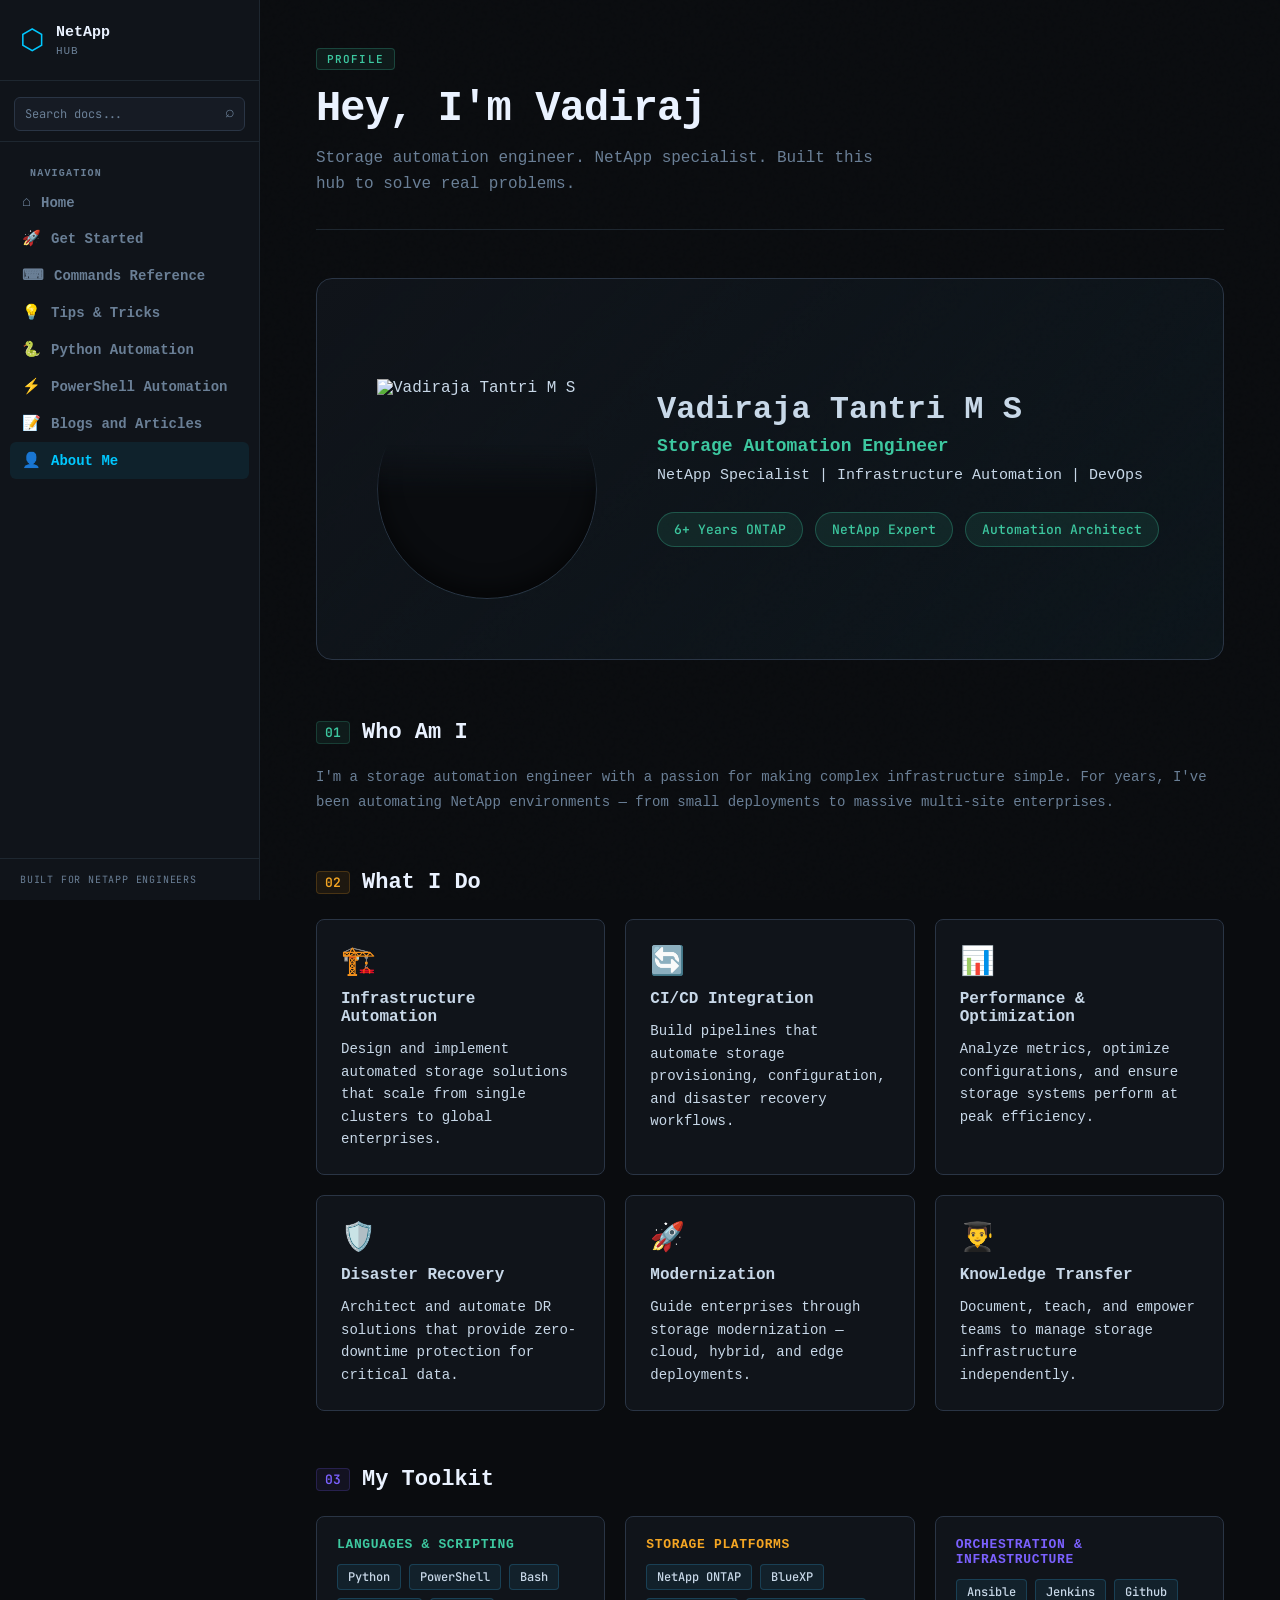
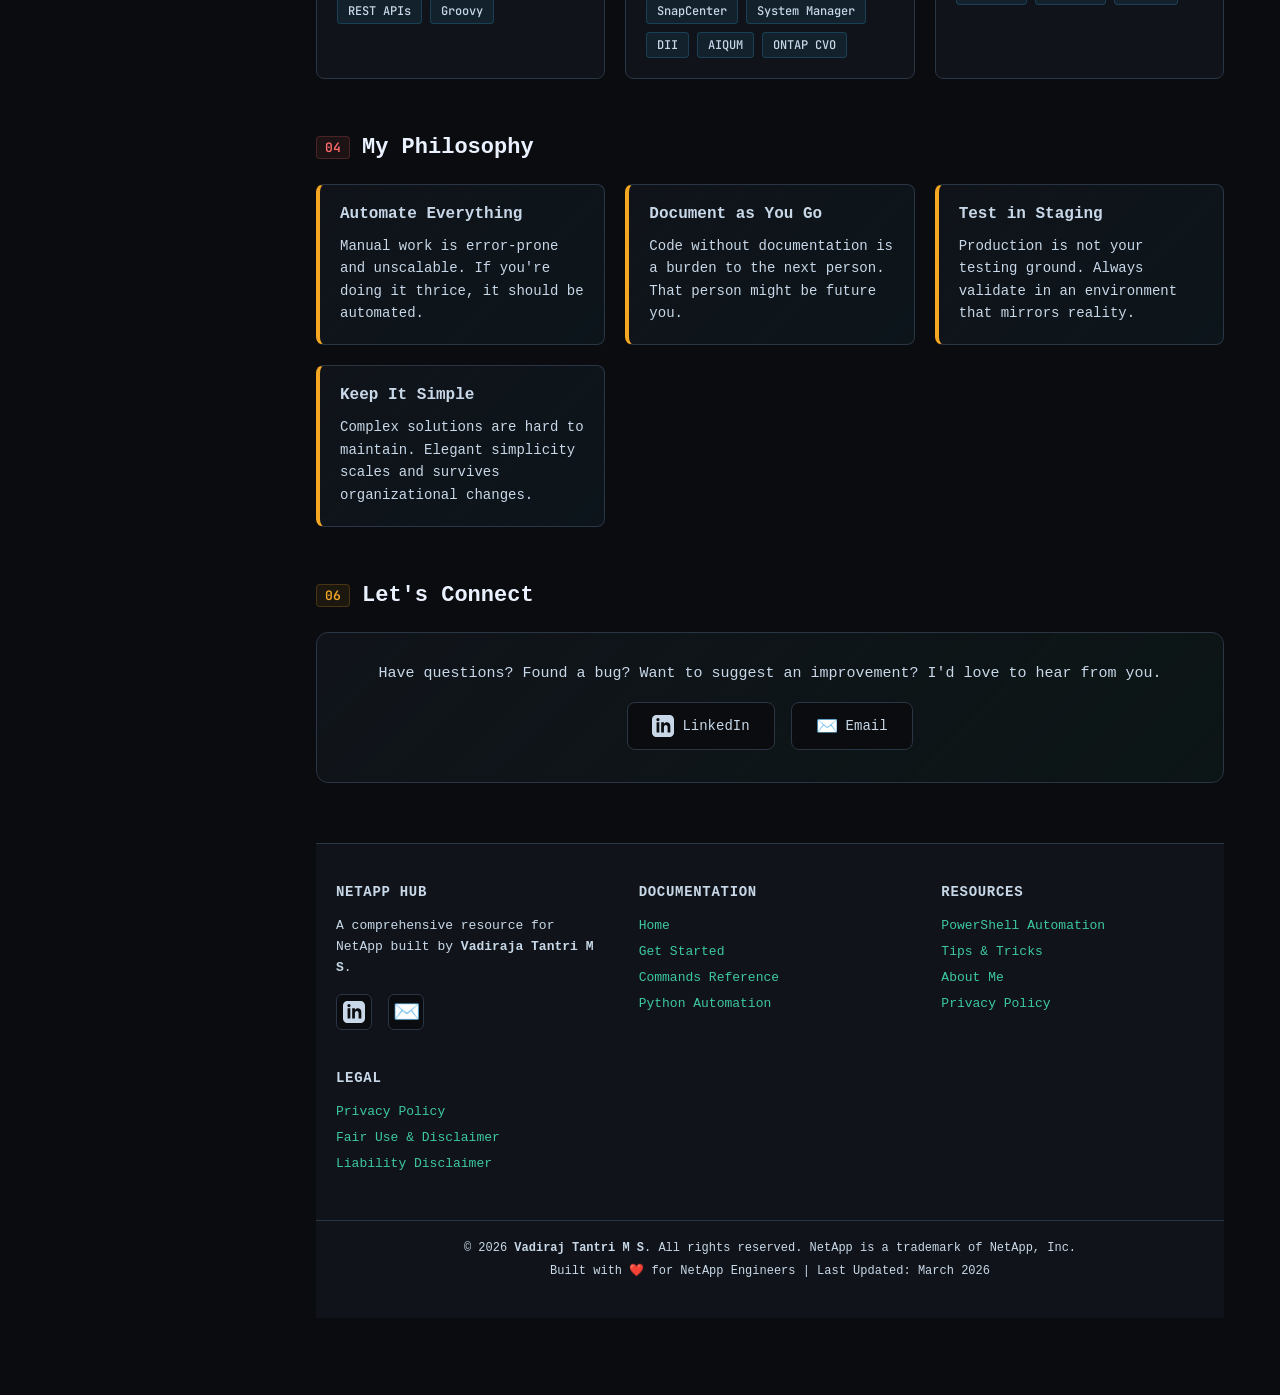
==== commit 22308102: "highlighter issue" ====
--- a/about-me.html
+++ b/about-me.html
@@ -30,7 +30,7 @@
         <li><a href="tips.html"><span class="nav-icon">💡</span> Tips & Tricks</a></li>
         <li><a href="python.html"><span class="nav-icon">🐍</span> Python Automation</a></li>
         <li><a href="powershell.html"><span class="nav-icon">⚡</span> PowerShell Automation</a></li>
-        <li><a href="blog-community.html"><span class="nav-icon">📝</span> Blog</a></li>
+        <li><a href="blog-community.html" class="nav-icon"><span class="nav-icon">📝</span> Blogs and Articles</a></li>
         <li><a href="about-me.html" class="active"><span class="nav-icon">👤</span> About Me</a></li>
       </ul>
     <div class="sidebar-footer"><span>Built for NetApp Engineers</span></div>
--- a/assets/css/style.css
+++ b/assets/css/style.css
@@ -2949,4 +2949,32 @@
 
 .blog-search-clear:hover {
   color: var(--accent-tips);
+}
+
+/* Mjolnir effect in blog-community page */
+.mjolnir-text {
+  display: inline-block;
+  background: linear-gradient(135deg, rgba(61,200,160,0.15), rgba(245,166,35,0.15));
+  border: 1px solid rgba(245, 166, 35, 0.4);
+  color: #f5a623;
+  padding: 2px 10px;
+  border-radius: 6px;
+  font-family: var(--font-mono);
+  font-size: 0.9em;
+  font-weight: 600;
+  letter-spacing: 0.03em;
+  transition: all 0.3s ease;
+  cursor: default;
+}
+
+.mjolnir-text:hover {
+  background: linear-gradient(135deg, rgba(245,166,35,0.2), rgba(61,200,160,0.2));
+  border-color: #f5a623;
+  box-shadow: 0 0 12px rgba(245, 166, 35, 0.3);
+  transform: rotate(-3deg) scale(1.05);
+}
+
+.prose h3 {
+  margin-top: 28px;
+  margin-bottom: 8px;
 }
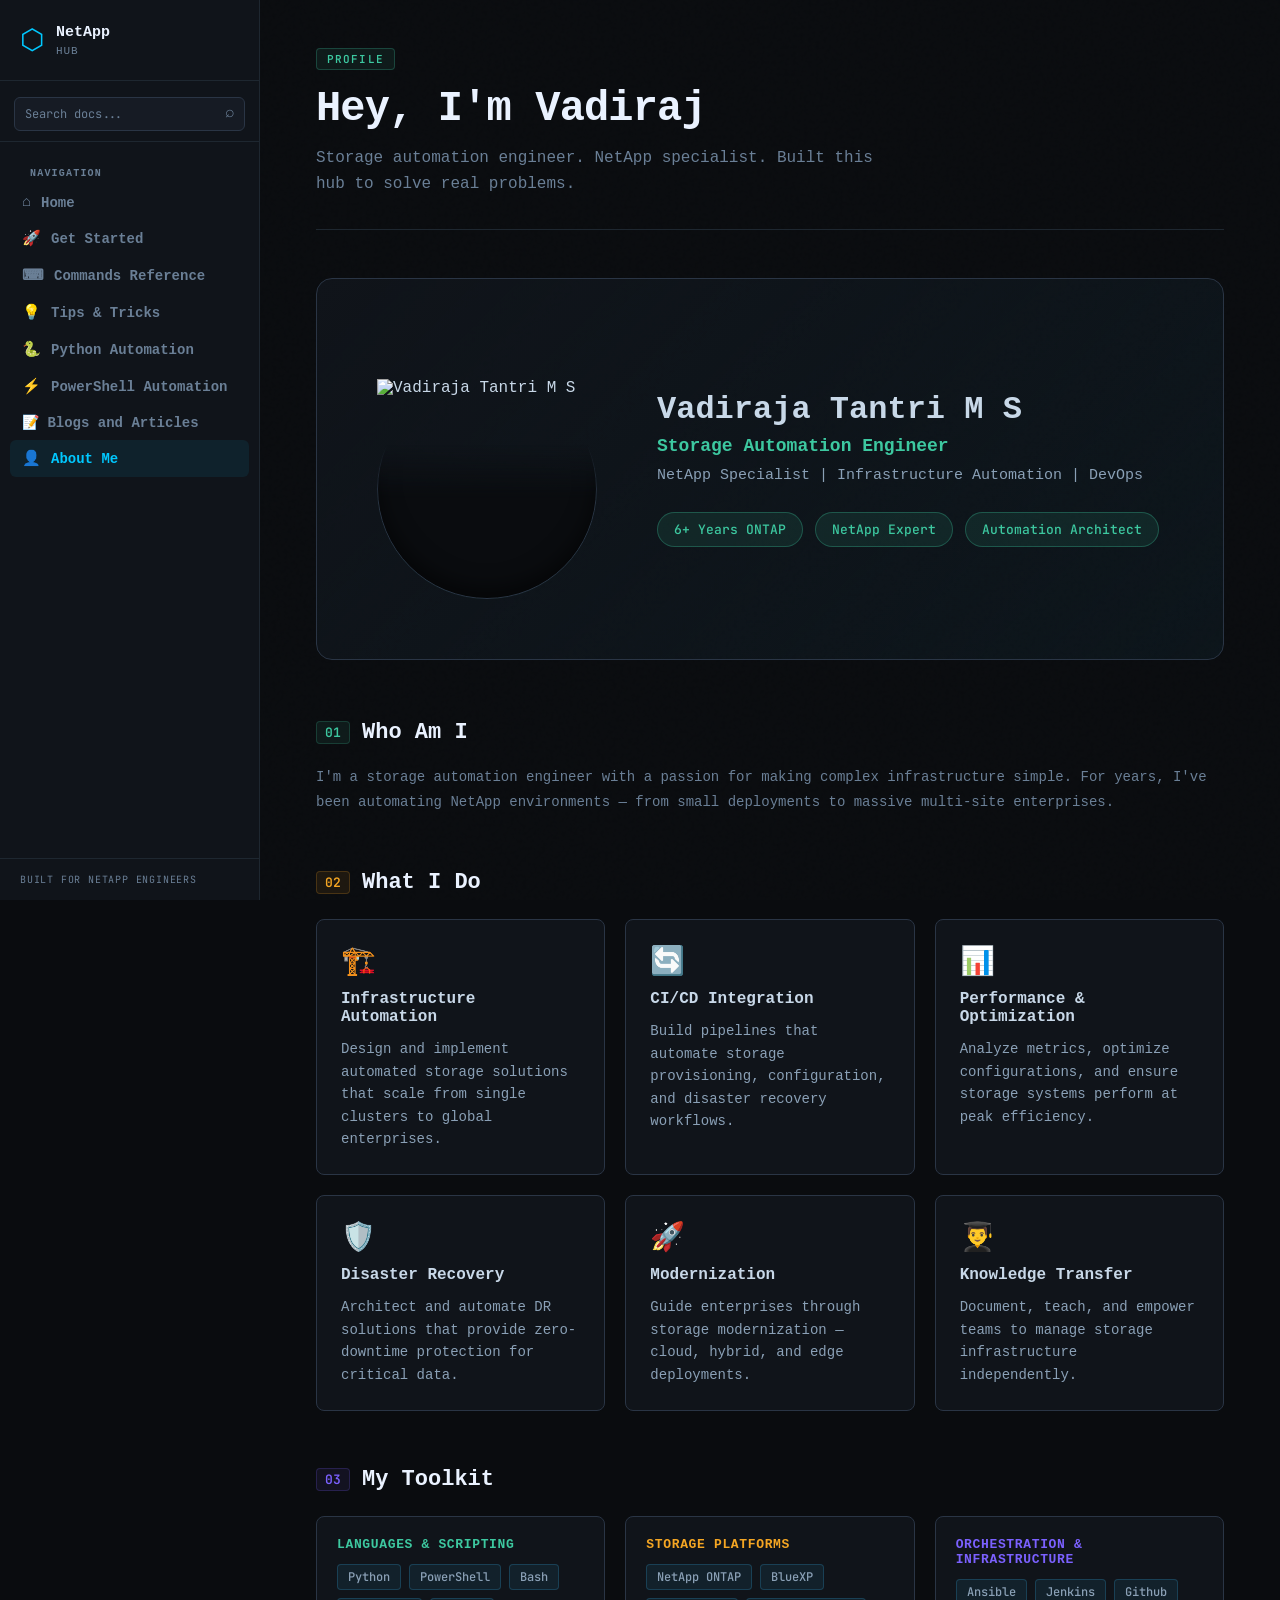
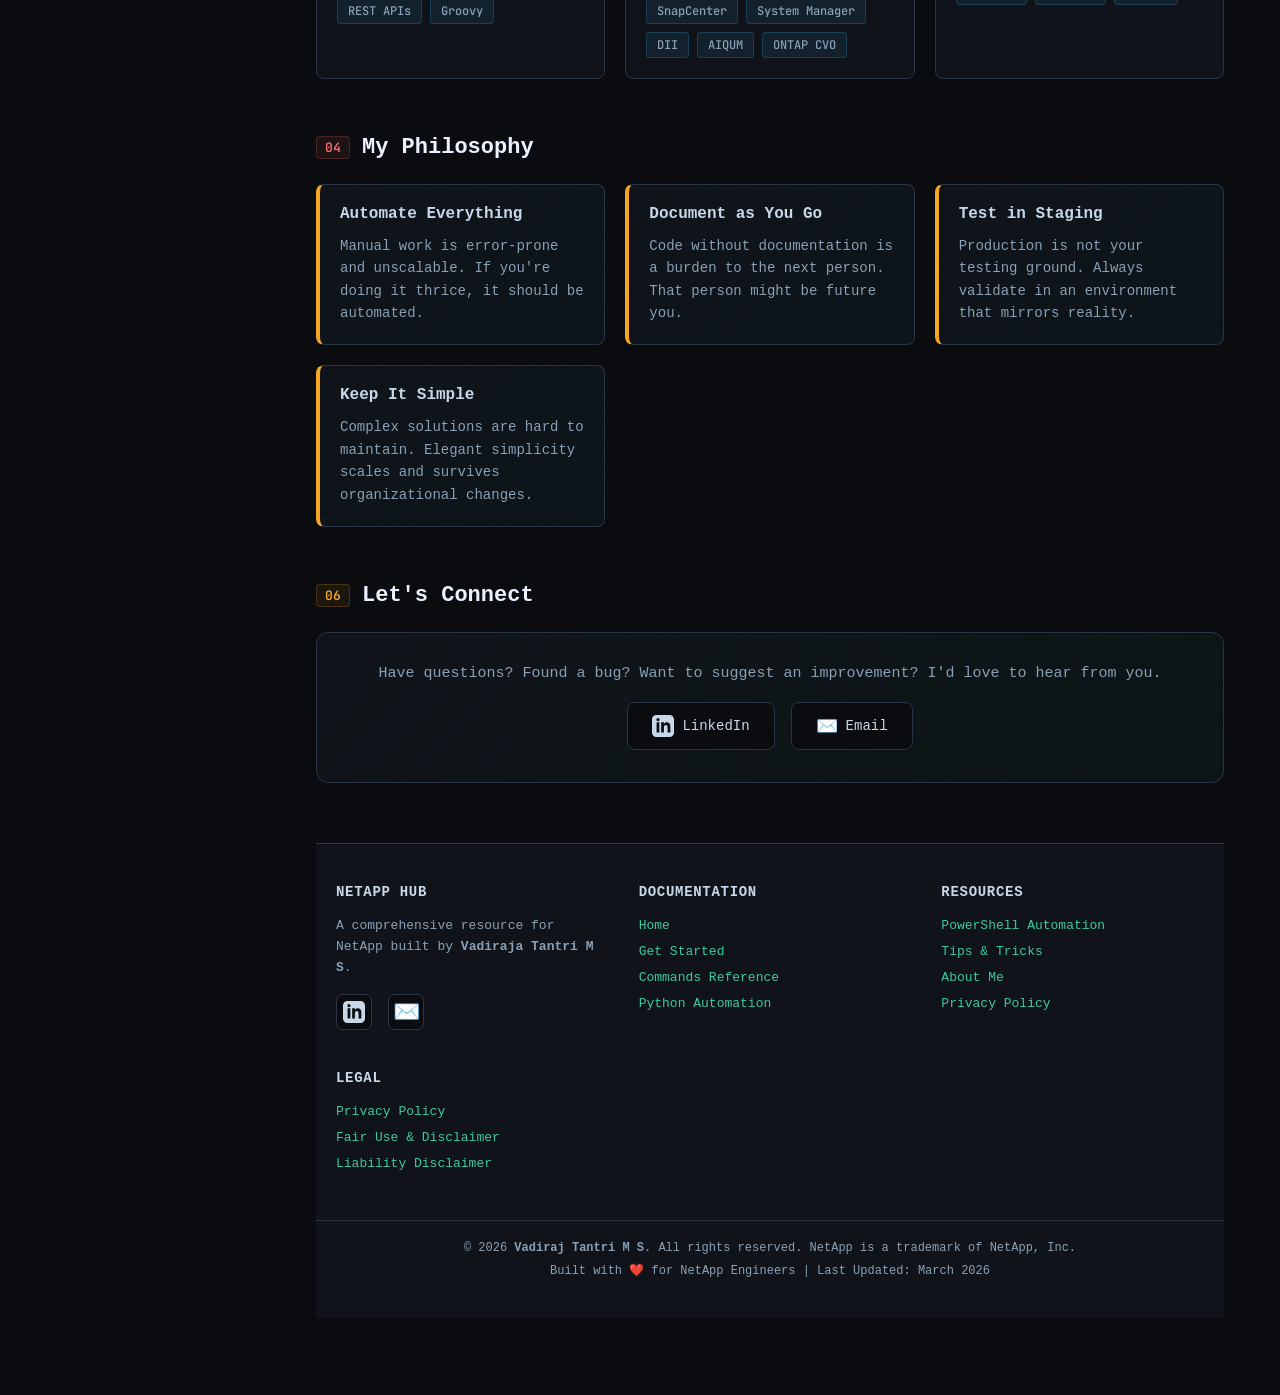
==== commit 75dd1fa6: "Update about-me.html" ====
--- a/about-me.html
+++ b/about-me.html
@@ -3,9 +3,21 @@
 <head>
   <meta charset="UTF-8"/>
   <meta name="viewport" content="width=device-width, initial-scale=1.0"/>
-  <title>About Me · NetApp Hub</title>
+  <title>About Vadiraj | NetApp Storage Engineer & Automation Specialist</title>
   <link rel="stylesheet" href="assets/css/style.css"/>
   <link href="https://fonts.googleapis.com/css2?family=JetBrains+Mono:wght@400;600;700&family=Syne:wght@400;600;700;800&display=swap" rel="stylesheet"/>
+  
+  <!-- SEO Meta Tags -->
+  <link rel="canonical" href="https://vadiraj.dev/about-me.html">
+  
+  <meta name="description" content="About Vadiraj - NetApp Storage Engineer specializing in automation, Jenkins pipelines, Python, and DevOps workflows.">
+  <meta name="keywords" content="NetApp Engineer, Storage Engineer, DevOps, Automation, Jenkins, Python">
+  <meta name="author" content="Vadiraj">
+  
+  <meta property="og:title" content="About Vadiraj | NetApp Engineer">
+  <meta property="og:description" content="NetApp Storage Engineer focused on automation and DevOps.">
+  <meta property="og:url" content="https://vadiraj.dev/about-me.html">
+  <meta property="og:type" content="website">
 </head>
 <body>
   <div class="noise"></div>
@@ -30,7 +42,7 @@
         <li><a href="tips.html"><span class="nav-icon">💡</span> Tips & Tricks</a></li>
         <li><a href="python.html"><span class="nav-icon">🐍</span> Python Automation</a></li>
         <li><a href="powershell.html"><span class="nav-icon">⚡</span> PowerShell Automation</a></li>
-        <li><a href="blog-community.html" class="nav-icon"><span class="nav-icon">📝</span> Blogs and Articles</a></li>
+        <li><a href="blog-community.html" class="nav-icon">📝</span> Blogs and Articles</a></li>
         <li><a href="about-me.html" class="active"><span class="nav-icon">👤</span> About Me</a></li>
       </ul>
     <div class="sidebar-footer"><span>Built for NetApp Engineers</span></div>
--- a/assets/css/style.css
+++ b/assets/css/style.css
@@ -9,6 +9,7 @@
   --border2: #2a3545;
   --text: #c8d8e8;
   --text-dim: #6a7f96;
+  --text-muted: #8aa0b6;
   --text-bright: #eaf2ff;
   --accent: #00c8ff;
   --accent2: #0077cc;
@@ -213,7 +214,9 @@
 .sidebar-toggle {
   display: none;
   position: fixed;
-  top: 14px; left: 14px;
+  top: 14px; 
+  left: auto;
+  right: 14px
   z-index: 200;
   background: var(--bg2);
   border: 1px solid var(--border2);
@@ -1320,12 +1323,14 @@
   border: none;
   cursor: pointer;
   display: flex;
-  align-items: center;
+  align-items: flex-start;
   justify-content: space-between;
   font-size: 15px;
   font-weight: 600;
   color: var(--text);
   transition: background 0.2s ease;
+  text-align: left;
+  gap: 12px;
 }
 
 .faq-question:hover {
@@ -1335,6 +1340,8 @@
 .faq-question i {
   transition: transform 0.3s ease;
   color: var(--accent-cmd);
+  margin-top: 2px;
+  flex-shrink: 0;
 }
 
 .faq-answer {
@@ -2158,15 +2165,9 @@
   
     .main-content {
       margin-left: 0;        /* Remove desktop sidebar margin */
-      padding: 70px 20px 40px; /* Extra top padding for the hamburger menu */
+      padding: 90px 20px 40px; /* Extra top padding for the hamburger menu */
       width: 100vw;          /* Prevent horizontal overflow */
       overflow-x: hidden;
-    }
-
-    /* NetApp Hub logo */
-    .sidebar-logo {
-      padding: 24px 20px 20px;
-      margin-left: auto;  /* Pushes logo to the right */
     }
   
     /* Hamburger Menu Button */
@@ -2174,7 +2175,7 @@
       display: flex;
       position: fixed;
       top: 15px;
-      left: 20px; /* Put it on the top right */
+      right: 20px; /* Put it on the top right */
       background: var(--bg2);
       color: var(--text);
       border: 1px solid var(--border2);
@@ -2283,519 +2284,317 @@
     }
   }
 
-/* ===== BLOG PAGE STYLING ===== */
-.submit-post-card {
+
+
+/* =========================================================
+   FINAL OVERRIDES / CLEANUP
+   ========================================================= */
+
+/* Invalid utility cleanup */
+.faq-list {
+  margin-top: 24px;
+}
+
+/* Ensure hidden overflow never causes sideways scroll */
+html, body {
+  overflow-x: hidden;
+}
+
+/* Safer command table wrapper typo support */
+.command-table-wrapper,
+.cmd-table-wrapper {
+  width: 100%;
+  overflow-x: auto;
+  -webkit-overflow-scrolling: touch;
+}
+
+/* Cheat sheet links should match theme */
+.cheat-links {
   display: flex;
-  justify-content: space-between;
-  align-items: center;
-  background: linear-gradient(135deg, var(--bg2) 0%, rgba(61, 200, 160, 0.08) 100%);
-  border: 2px solid var(--accent-py);
+  flex-wrap: wrap;
+  gap: 12px;
+  margin: 0 0 22px;
+}
+
+.cheat-links a {
+  text-decoration: none;
+  color: var(--accent);
+  border: 1px solid var(--border2);
+  padding: 10px 14px;
+  border-radius: 8px;
+  background: var(--bg2);
+  font-size: 13px;
+  transition: all 0.2s ease;
+}
+
+.cheat-links a:hover {
+  border-color: var(--accent);
+  background: rgba(0, 200, 255, 0.06);
+}
+
+/* Strong final cheat sheet overrides */
+.cheat-grid {
+  display: grid;
+  grid-template-columns: repeat(auto-fit, minmax(320px, 1fr));
+  gap: 18px;
+  margin-top: 10px;
+}
+
+.cheat-card {
+  background: var(--bg2);
+  border: 1px solid var(--border);
   border-radius: 12px;
-  padding: 40px;
-  margin-bottom: 50px;
-  box-shadow: 0 8px 24px rgba(61, 200, 160, 0.1);
-}
-
-.submit-post-content {
-  flex: 1;
-}
-
-.submit-post-content h3 {
-  font-size: 20px !important;
-  font-weight: 700 !important;
-  color: var(--text-bright);
-  margin-bottom: 12px;
-}
-
-.submit-post-content p {
-  font-size: 14px;
-  color: var(--text-dim);
-  margin-bottom: 20px;
-  line-height: 1.6;
-}
-
-.submit-post-icon {
-  font-size: 80px;
-  opacity: 0.15;
-  margin-left: 40px;
-}
-
-/* Blog Grid */
-/* ===== BLOG LIST LAYOUT ===== */
-.blog-grid {
-  display: flex;
-  flex-direction: column;
-  gap: 0;
-  margin-top: 32px;
-}
-
-.blog-card {
-  background: transparent;
-  border: none;
-  border-bottom: 1px solid var(--border2);
-  border-radius: 0;
-  overflow: visible;
-  transition: background 0.2s ease;
-  display: flex;
-  flex-direction: row;
-  align-items: flex-start;
-  gap: 28px;
-  padding: 28px 0;
-  box-shadow: none;
-  position: relative;
-}
-
-.blog-card:first-child {
-  border-top: 1px solid var(--border2);
-}
-
-.blog-card:hover {
-  background: rgba(61, 200, 160, 0.03);
-  transform: none;
-  box-shadow: none;
-  border-color: var(--border2);
-  padding-left: 12px;
-  padding-right: 12px;
-  margin-left: -12px;
-  margin-right: -12px;
-  border-radius: 8px;
-}
-
-/* Thumbnail image on the right */
-.blog-image {
-  width: 140px;
-  height: 90px;
-  flex-shrink: 0;
-  overflow: hidden;
-  border-radius: 8px;
-  background: linear-gradient(135deg, rgba(61,200,160,0.12), rgba(245,166,35,0.08));
-  order: 2;
-  margin-left: auto;
-}
-
-.blog-image img {
-  width: 100%;
-  height: 100%;
-  object-fit: cover;
-  transition: transform 0.3s ease;
-}
-
-.blog-card:hover .blog-image img {
-  transform: scale(1.05);
-}
-
-/* Text block on the left */
-.blog-card-body {
-  flex: 1;
-  display: flex;
-  flex-direction: column;
-  gap: 8px;
-  order: 1;
-  min-width: 0;
-}
-
-/* Featured badge */
-.blog-featured-badge {
-  display: inline-flex;
-  align-items: center;
-  gap: 5px;
-  background: rgba(61, 200, 160, 0.12);
-  border: 1px solid rgba(61, 200, 160, 0.3);
-  color: var(--accent-py);
-  font-size: 10px;
-  font-weight: 700;
-  font-family: var(--font-mono);
-  padding: 3px 9px;
-  border-radius: 4px;
-  text-transform: uppercase;
-  letter-spacing: 0.05em;
-  width: fit-content;
-}
-
-.blog-meta {
+  padding: 20px;
+  transition: transform 0.2s ease, border-color 0.2s ease, box-shadow 0.2s ease;
+}
+
+.cheat-card:hover {
+  border-color: var(--accent-cmd);
+  transform: translateY(-2px);
+  box-shadow: 0 0 20px rgba(245, 166, 35, 0.10);
+}
+
+.cheat-card h3 {
+  font-family: 'Syne', sans-serif;
+  color: var(--accent-cmd);
+  margin-bottom: 14px;
+  padding-bottom: 10px;
+  border-bottom: 1px solid rgba(245, 166, 35, 0.18);
   display: flex;
   align-items: center;
-  gap: 8px;
-  font-size: 12px;
-  color: var(--text-dim);
-  font-family: var(--font-mono);
-}
-
-.blog-author {
-  font-weight: 600;
-  color: var(--accent-py);
-}
-
-.blog-dot {
-  color: var(--border2);
-}
-
-.blog-date {
+  justify-content: space-between;
+  gap: 12px;
+  font-size: 20px;
+}
+
+.card-count {
   font-family: var(--font-mono);
   font-size: 11px;
-}
-
-.blog-title {
-  font-size: 17px;
-  font-weight: 700;
+  color: var(--text-dim);
+  border: 1px solid var(--border2);
+  padding: 4px 8px;
+  border-radius: 999px;
+}
+
+.cmd-item {
+  margin-bottom: 14px;
+  padding: 12px;
+  border-radius: 10px;
+  background: rgba(255,255,255,0.03);
+  border: 1px solid rgba(255,255,255,0.06);
+}
+
+.cmd-item:last-child {
+  margin-bottom: 0;
+}
+
+.cmd-row {
+  display: flex;
+  gap: 10px;
+  align-items: flex-start;
+}
+
+.cmd-code {
+  display: block;
+  flex: 1;
+  font-family: var(--font-mono);
+  background: rgba(0,0,0,0.40);
+  padding: 8px 10px;
+  border-radius: 8px;
+  font-size: 12px;
+  line-height: 1.6;
   color: var(--text-bright);
-  line-height: 1.4;
-  transition: color 0.2s;
-  margin: 0;
-}
-
-.blog-card:hover .blog-title {
-  color: var(--accent-py);
-}
-
-.blog-excerpt {
-  font-size: 13px;
-  color: var(--text-dim);
+  overflow-x: auto;
+  margin-bottom: 0;
+}
+
+.copy-command-btn {
+  background: rgba(0,200,255,0.08);
+  color: var(--accent);
+  border: 1px solid rgba(0,200,255,0.25);
+  border-radius: 8px;
+  padding: 7px 10px;
+  cursor: pointer;
+  font-size: 11px;
+  font-family: var(--font-mono);
+  flex-shrink: 0;
+  transition: all 0.2s ease;
+}
+
+.copy-command-btn:hover {
+  background: rgba(0,200,255,0.16);
+  border-color: var(--accent);
+  color: var(--text-bright);
+}
+
+.cmd-desc {
+  display: block;
+  margin-top: 8px;
+  font-size: 12px;
+  color: var(--text-muted);
   line-height: 1.6;
-  margin: 0;
-  display: -webkit-box;
-  -webkit-line-clamp: 2;
-  -webkit-box-orient: vertical;
-  overflow: hidden;
-}
-
-.blog-tags {
-  display: flex;
-  flex-wrap: wrap;
-  gap: 6px;
-}
-
-.blog-tag {
-  display: inline-block;
-  background: rgba(61, 200, 160, 0.08);
-  border: 1px solid rgba(61, 200, 160, 0.2);
-  color: var(--accent-py);
-  padding: 3px 9px;
-  border-radius: 4px;
-  font-size: 10px;
-  font-weight: 500;
-  font-family: var(--font-mono);
-  transition: all 0.2s;
-}
-
-.blog-tag:hover {
-  background: rgba(61, 200, 160, 0.18);
-  border-color: var(--accent-py);
-}
-
-.blog-read-more {
-  display: inline-flex;
-  align-items: center;
-  gap: 4px;
-  color: var(--accent-py);
-  text-decoration: none;
-  font-weight: 600;
-  font-size: 12px;
-  transition: all 0.2s;
-  font-family: var(--font-mono);
-  width: fit-content;
-}
-
-.blog-read-more:hover {
-  color: var(--accent-cmd);
-  gap: 8px;
-}
-
-/* Mobile Responsive */
-@media (max-width: 768px) {
-  .blog-grid {
-    gap: 0;
-  }
-
-  .blog-card {
-    flex-direction: column;
-    gap: 16px;
-  }
-
-  .blog-image {
-    width: 100%;
-    height: 180px;
-    order: -1;
-    margin-left: 0;
-  }
-
-  .blog-card:hover {
-    padding-left: 0;
-    padding-right: 0;
-    margin-left: 0;
-    margin-right: 0;
-  }
-
-  .submit-post-card {
-    flex-direction: column;
-    text-align: center;
-    gap: 24px;
-    padding: 28px;
-  }
-
-  .submit-post-icon {
-    font-size: 60px;
-    margin-left: 0;
-  }
-}
-
-/* ===== MODAL ===== */
-.modal {
-  position: fixed;
-  inset: 0;
-  background: rgba(0, 0, 0, 0.75);
-  z-index: 2000;
-  align-items: center;
-  justify-content: center;
-  padding: 20px;
-  backdrop-filter: blur(4px);
-}
-
-.modal-content {
+}
+
+.cheat-search,
+.cheat-filter {
   background: var(--bg2);
   border: 1px solid var(--border2);
-  border-radius: 12px;
-  padding: 40px;
-  max-width: 640px;
-  width: 100%;
-  max-height: 90vh;
-  overflow-y: auto;
-  position: relative;
-  box-shadow: 0 24px 64px rgba(0, 0, 0, 0.5);
-}
-
-.modal-close {
-  position: absolute;
-  top: 16px;
-  right: 16px;
-  background: var(--bg3);
-  border: 1px solid var(--border2);
-  color: var(--text-dim);
-  width: 32px;
-  height: 32px;
-  border-radius: 6px;
-  font-size: 16px;
-  cursor: pointer;
-  display: flex;
-  align-items: center;
-  justify-content: center;
-  transition: all 0.2s;
-}
-
-.modal-close:hover {
   color: var(--text-bright);
-  border-color: var(--accent-tips);
-  background: rgba(255, 107, 107, 0.1);
-}
-
-/* ===== FORM STYLING ===== */
-.form-group {
-  margin-bottom: 20px;
-  display: flex;
-  flex-direction: column;
-  gap: 6px;
-}
-
-.form-group label {
-  font-size: 12px;
-  font-weight: 700;
-  color: var(--text-dim);
-  font-family: var(--font-mono);
-  text-transform: uppercase;
-  letter-spacing: 0.08em;
-}
-
-.form-group input[type="text"],
-.form-group input[type="email"],
-.form-group textarea,
-.form-group select {
-  width: 100%;
-  background: var(--bg3);
-  border: 1px solid var(--border2);
   border-radius: 8px;
-  color: var(--text);
-  padding: 12px 14px;
+  padding: 10px 16px;
   font-family: var(--font-mono);
   font-size: 13px;
   outline: none;
-  transition: border-color 0.2s, box-shadow 0.2s;
-  appearance: none;
-}
-
-.form-group input[type="text"]:focus,
-.form-group input[type="email"]:focus,
-.form-group textarea:focus,
-.form-group select:focus {
-  border-color: var(--accent-py);
-  box-shadow: 0 0 0 3px rgba(61, 200, 160, 0.1);
-}
-
-.form-group input::placeholder,
-.form-group textarea::placeholder {
-  color: var(--text-dim);
-}
-
-.form-group textarea {
-  resize: vertical;
-  line-height: 1.6;
-  min-height: 100px;
-}
-
-.form-group select {
-  cursor: pointer;
-  background-image: url("data:image/svg+xml,%3Csvg xmlns='http://www.w3.org/2000/svg' width='12' height='12' viewBox='0 0 12 12'%3E%3Cpath fill='%236a7f96' d='M6 8L1 3h10z'/%3E%3C/svg%3E");
-  background-repeat: no-repeat;
-  background-position: right 14px center;
-  padding-right: 36px;
-}
-
-.form-group select option {
-  background: var(--bg3);
-  color: var(--text);
-}
-
-.form-group input[type="file"] {
-  background: var(--bg3);
-  border: 1px dashed var(--border2);
-  border-radius: 8px;
-  color: var(--text-dim);
-  padding: 12px 14px;
-  font-family: var(--font-mono);
-  font-size: 12px;
-  cursor: pointer;
-  width: 100%;
-  transition: border-color 0.2s;
-}
-
-.form-group input[type="file"]:hover {
-  border-color: var(--accent-py);
-}
-
-.form-group small {
-  font-size: 11px;
-  color: var(--text-dim);
-  font-family: var(--font-mono);
-}
-
-.form-group label:has(input[type="checkbox"]) {
-  display: flex;
-  flex-direction: row;
-  align-items: center;
-  gap: 10px;
-  cursor: pointer;
-  text-transform: none;
-  letter-spacing: 0;
-  font-size: 13px;
-  color: var(--text-dim);
-}
-
-.form-group input[type="checkbox"] {
-  width: 16px;
-  height: 16px;
-  accent-color: var(--accent-py);
-  cursor: pointer;
-  flex-shrink: 0;
-}
-
-.form-actions {
-  display: flex;
-  gap: 12px;
-  justify-content: flex-end;
-  margin-top: 28px;
-  padding-top: 20px;
-  border-top: 1px solid var(--border);
-}
-
+}
+
+.cheat-filter option {
+  background: var(--bg2);
+  color: var(--text-bright);
+}
+
+.cheat-search::placeholder {
+  color: var(--text-muted);
+}
+
+.cheat-search:focus,
+.cheat-filter:focus {
+  border-color: var(--border);
+  box-shadow: none;
+}
+
+/* Mobile cleanup: override earlier conflicting blocks safely */
 @media (max-width: 768px) {
-  .modal-content {
-    padding: 24px;
-  }
-
-  .form-actions {
-    flex-direction: column-reverse;
-  }
-
-  .form-actions .btn {
+  .sidebar {
+    transform: translateX(-100%);
+    width: 260px;
+    z-index: 1000;
+    box-shadow: 0 8px 24px rgba(0,0,0,0.35);
+  }
+
+  .sidebar.open,
+  .sidebar.active {
+    transform: translateX(0);
+  }
+
+  .sidebar-logo {
+    padding: 24px 20px 20px;
+    margin-left: 0;
+  }
+
+  .sidebar-toggle {
+    display: flex;
+    align-items: center;
+    justify-content: center;
+    position: fixed;
+    top: 14px;
+    left: auto;
+    right: 14px;
+    width: 42px;
+    height: 42px;
+    border-radius: 10px;
+    z-index: 1001;
+  }
+
+  .main-content {
+    margin-left: 0;
     width: 100%;
-    text-align: center;
-  }
-}
-
-/* ===== PAGINATION ===== */
-.pagination {
-  display: flex;
-  align-items: center;
-  justify-content: center;
-  gap: 8px;
-  margin-top: 48px;
-  flex-wrap: wrap;
-}
-
-.page-btn {
-  background: var(--bg2);
-  border: 1px solid var(--border2);
-  color: var(--text-dim);
-  padding: 8px 16px;
-  border-radius: 6px;
+    max-width: 100%;
+    padding: 80px 16px 32px;
+    overflow-x: hidden;
+    box-sizing: border-box;
+  }
+
+  .page-title {
+    font-size: 30px;
+    line-height: 1.15;
+  }
+
+  .page-subtitle {
+    font-size: 15px;
+    line-height: 1.6;
+  }
+
+}
+  /* Cheat sheet */
+  /* ===== CHEATSHEET FIXES ===== */
+
+  .cheat-intro {
+    margin-bottom: 34px;  /* already there */
+    margin-top: 24px;     /* ADD THIS */
+  }
+
+  .cheat-toolbar {
+    margin-top: 12px;
+    margin-bottom: 36px;  /* increase from 28px */
+  }
+
+.cheat-filter-wrap {
+  position: relative;
+  display: inline-block;
+}
+
+.cheat-filter {
+  background: var(--bg2);
+  border: 1px solid var(--accent-cmd);
+  color: var(--text-bright);
+  border-radius: 10px;
+  padding: 12px 40px 12px 14px;
   font-family: var(--font-mono);
   font-size: 13px;
-  cursor: pointer;
-  transition: all 0.2s;
-}
-
-.page-btn:hover:not(:disabled) {
-  border-color: var(--accent-py);
-  color: var(--accent-py);
-}
-
-.page-btn.active {
-  background: var(--accent-py);
-  border-color: var(--accent-py);
-  color: var(--bg);
-  font-weight: 700;
-}
-
-.page-btn:disabled {
-  opacity: 0.3;
-  cursor: not-allowed;
-}
-
-/* ===== POST PAGE ===== */
+  outline: none;
+  appearance: none;
+  -webkit-appearance: none;
+  -moz-appearance: none;
+}
+
+.cheat-filter-wrap::after {
+  content: "▾";
+  position: absolute;
+  right: 14px;
+  top: 50%;
+  transform: translateY(-50%);
+  color: var(--text-bright);
+  pointer-events: none;
+  font-size: 14px;
+}
+
+.cheat-filter option {
+  background: var(--bg2);
+  color: var(--text-bright);
+}
+
+
+/* ===== BLOG POST PAGE ===== */
 .post-back-btn {
   display: inline-flex;
   align-items: center;
-  gap: 8px;
+  gap: 6px;
   color: var(--text-dim);
   text-decoration: none;
+  font-size: 13px;
   font-family: var(--font-mono);
-  font-size: 13px;
-  padding: 8px 16px;
-  border: 1px solid var(--border2);
-  border-radius: 6px;
-  background: var(--bg2);
-  transition: all 0.2s;
+  transition: color 0.2s;
 }
 
 .post-back-btn:hover {
   color: var(--accent-py);
-  border-color: var(--accent-py);
 }
 
 .post-header {
   margin-bottom: 40px;
   padding-bottom: 32px;
-  border-bottom: 1px solid var(--border);
+  border-bottom: 1px solid var(--border2);
 }
 
 .post-meta-top {
   display: flex;
+  flex-wrap: wrap;
   gap: 8px;
   margin-bottom: 16px;
-  flex-wrap: wrap;
 }
 
 .post-title {
-  font-size: 36px;
+  font-size: 32px;
   font-weight: 800;
   color: var(--text-bright);
   line-height: 1.3;
@@ -2804,8 +2603,9 @@
 
 .post-meta {
   display: flex;
+  flex-wrap: wrap;
   align-items: center;
-  gap: 10px;
+  gap: 8px;
   font-size: 13px;
   color: var(--text-dim);
   font-family: var(--font-mono);
@@ -2829,37 +2629,36 @@
   object-fit: cover;
 }
 
+/* Post article body */
 .post-content {
-  max-width: 800px;
+  max-width: 720px;
   font-size: 15px;
   line-height: 1.8;
   color: var(--text);
+}
+
+.post-content p {
+  margin-bottom: 20px;
 }
 
 .post-content h2 {
   font-size: 22px;
   font-weight: 700;
   color: var(--text-bright);
-  margin: 36px 0 16px;
+  margin: 40px 0 16px;
   padding-bottom: 8px;
-  border-bottom: 1px solid var(--border);
+  border-bottom: 1px solid var(--border2);
 }
 
 .post-content h3 {
   font-size: 18px;
-  font-weight: 600;
+  font-weight: 700;
   color: var(--text-bright);
-  margin: 24px 0 12px;
-}
-
-.post-content p {
-  margin-bottom: 16px;
-  color: var(--text-dim);
+  margin: 28px 0 12px;
 }
 
 .post-content ul, .post-content ol {
-  margin: 0 0 16px 24px;
-  color: var(--text-dim);
+  margin: 0 0 20px 24px;
 }
 
 .post-content li {
@@ -2868,7 +2667,7 @@
 }
 
 .post-content code {
-  background: var(--bg3);
+  background: var(--bg2);
   border: 1px solid var(--border2);
   padding: 2px 6px;
   border-radius: 4px;
@@ -2877,104 +2676,51 @@
   color: var(--accent-py);
 }
 
+.post-content .code-block code {
+  background: none;
+  border: none;
+  padding: 0;
+  color: inherit;
+}
+
 .post-footer {
-  margin-top: 60px;
-  padding-top: 32px;
-  border-top: 1px solid var(--border);
-}
-
+  margin-top: 56px;
+  padding-top: 24px;
+  border-top: 1px solid var(--border2);
+}
+
+/* ===== BLOG POST MOBILE ===== */
 @media (max-width: 768px) {
   .post-title {
-    font-size: 24px;
+    font-size: 22px;
+  }
+
+  .post-header {
+    margin-bottom: 28px;
+    padding-bottom: 24px;
+  }
+
+  .post-content {
+    font-size: 14px;
+  }
+
+  .post-content h2 {
+    font-size: 18px;
+    margin: 28px 0 12px;
+  }
+
+  .post-content h3 {
+    font-size: 16px;
+  }
+
+  .post-content pre {
+    font-size: 12px;
+    overflow-x: auto;
+    -webkit-overflow-scrolling: touch;
   }
 
   .post-meta {
-    flex-wrap: wrap;
     gap: 6px;
-  }
-}
-
-/* ===== BLOG SEARCH ===== */
-.blog-search-bar {
-  display: flex;
-  align-items: center;
-  background: var(--bg2);
-  border: 1px solid var(--border2);
-  border-radius: 10px;
-  padding: 4px 16px;
-  margin-bottom: 28px;
-  gap: 10px;
-  transition: border-color 0.2s, box-shadow 0.2s;
-}
-
-.blog-search-bar:focus-within {
-  border-color: var(--accent-py);
-  box-shadow: 0 0 0 3px rgba(61, 200, 160, 0.1);
-}
-
-.blog-search-icon {
-  font-size: 18px;
-  color: var(--text-dim);
-  flex-shrink: 0;
-}
-
-.blog-search-bar input {
-  flex: 1;
-  background: transparent;
-  border: none;
-  outline: none;
-  color: var(--text);
-  font-family: var(--font-mono);
-  font-size: 14px;
-  padding: 10px 0;
-}
-
-.blog-search-bar input::placeholder {
-  color: var(--text-dim);
-}
-
-.blog-search-clear {
-  background: none;
-  border: none;
-  color: var(--text-dim);
-  font-size: 14px;
-  cursor: pointer;
-  padding: 4px 8px;
-  border-radius: 4px;
-  display: flex;
-  align-items: center;
-  transition: color 0.2s;
-  flex-shrink: 0;
-}
-
-.blog-search-clear:hover {
-  color: var(--accent-tips);
-}
-
-/* Mjolnir effect in blog-community page */
-.mjolnir-text {
-  display: inline-block;
-  background: linear-gradient(135deg, rgba(61,200,160,0.15), rgba(245,166,35,0.15));
-  border: 1px solid rgba(245, 166, 35, 0.4);
-  color: #f5a623;
-  padding: 2px 10px;
-  border-radius: 6px;
-  font-family: var(--font-mono);
-  font-size: 0.9em;
-  font-weight: 600;
-  letter-spacing: 0.03em;
-  transition: all 0.3s ease;
-  cursor: default;
-}
-
-.mjolnir-text:hover {
-  background: linear-gradient(135deg, rgba(245,166,35,0.2), rgba(61,200,160,0.2));
-  border-color: #f5a623;
-  box-shadow: 0 0 12px rgba(245, 166, 35, 0.3);
-  transform: rotate(-3deg) scale(1.05);
-}
-
-.prose h3 {
-  margin-top: 28px;
-  margin-bottom: 8px;
+    font-size: 12px;
+  }
 }
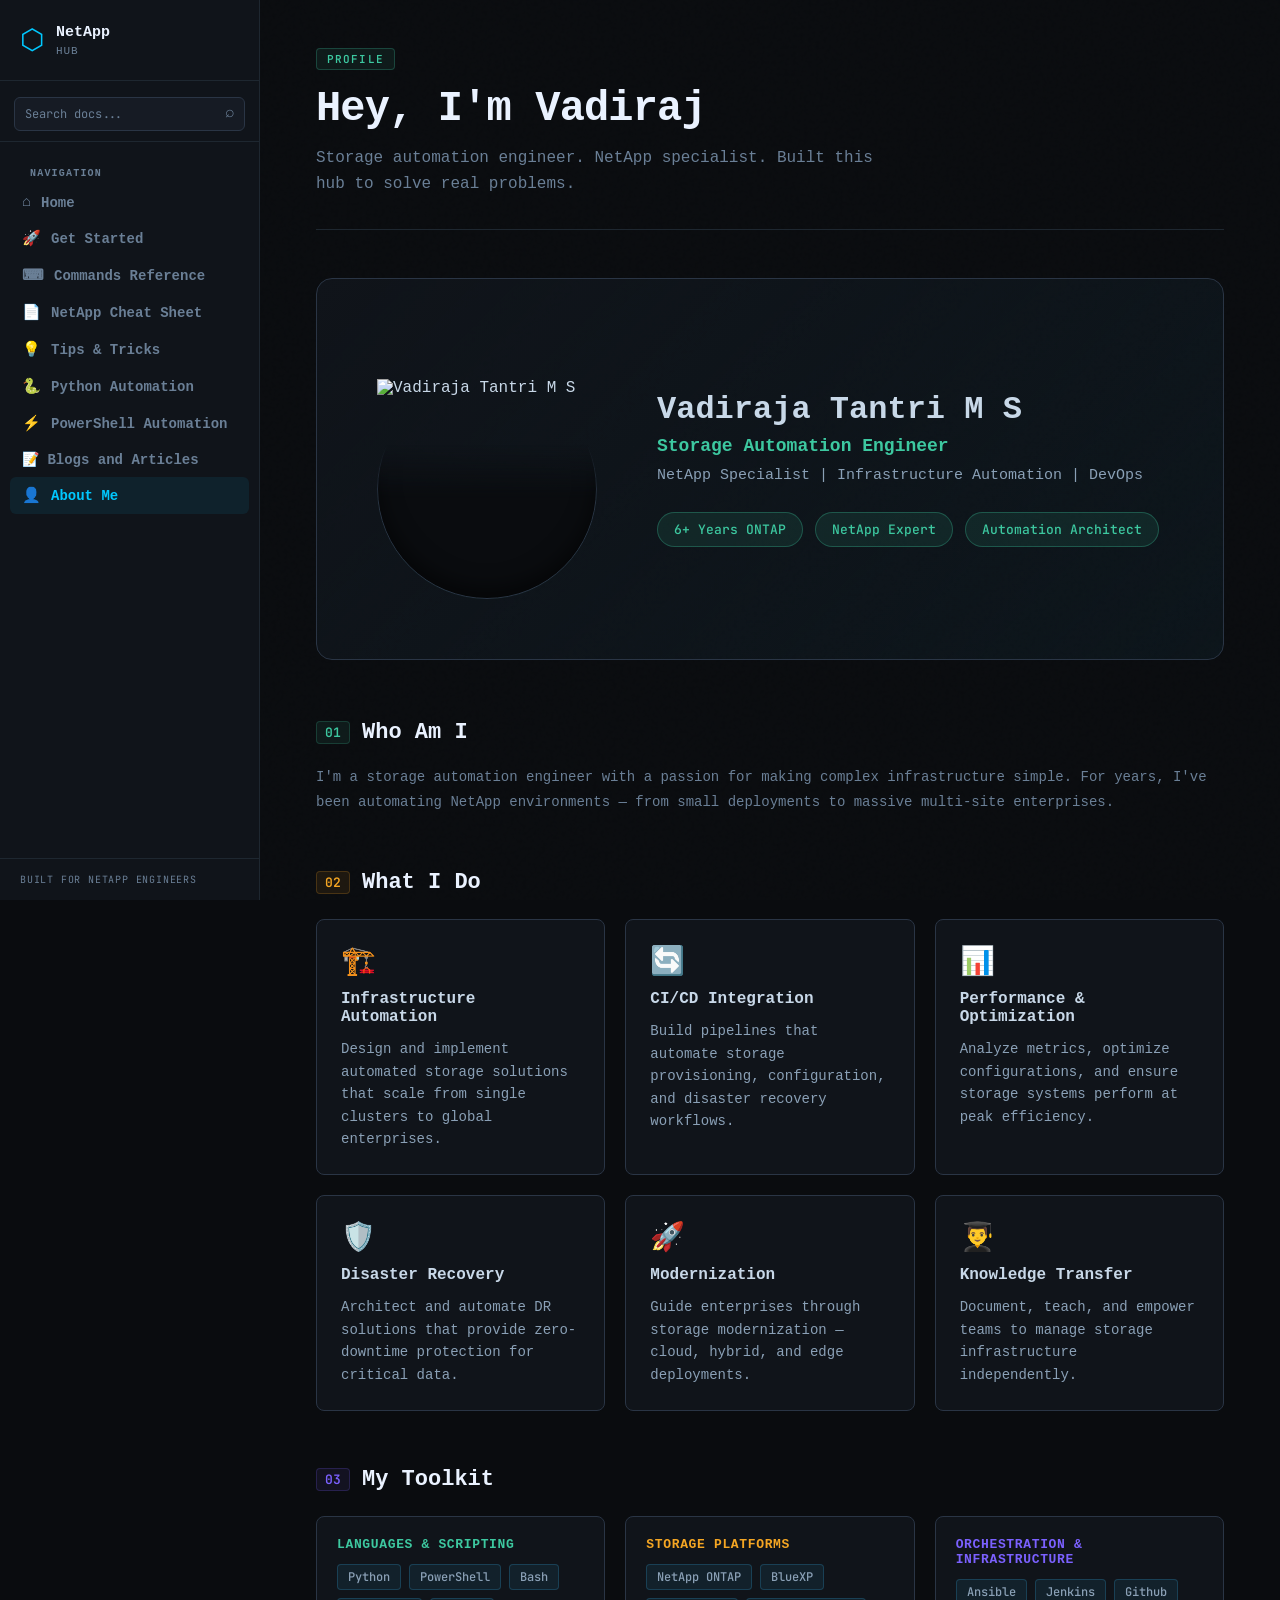
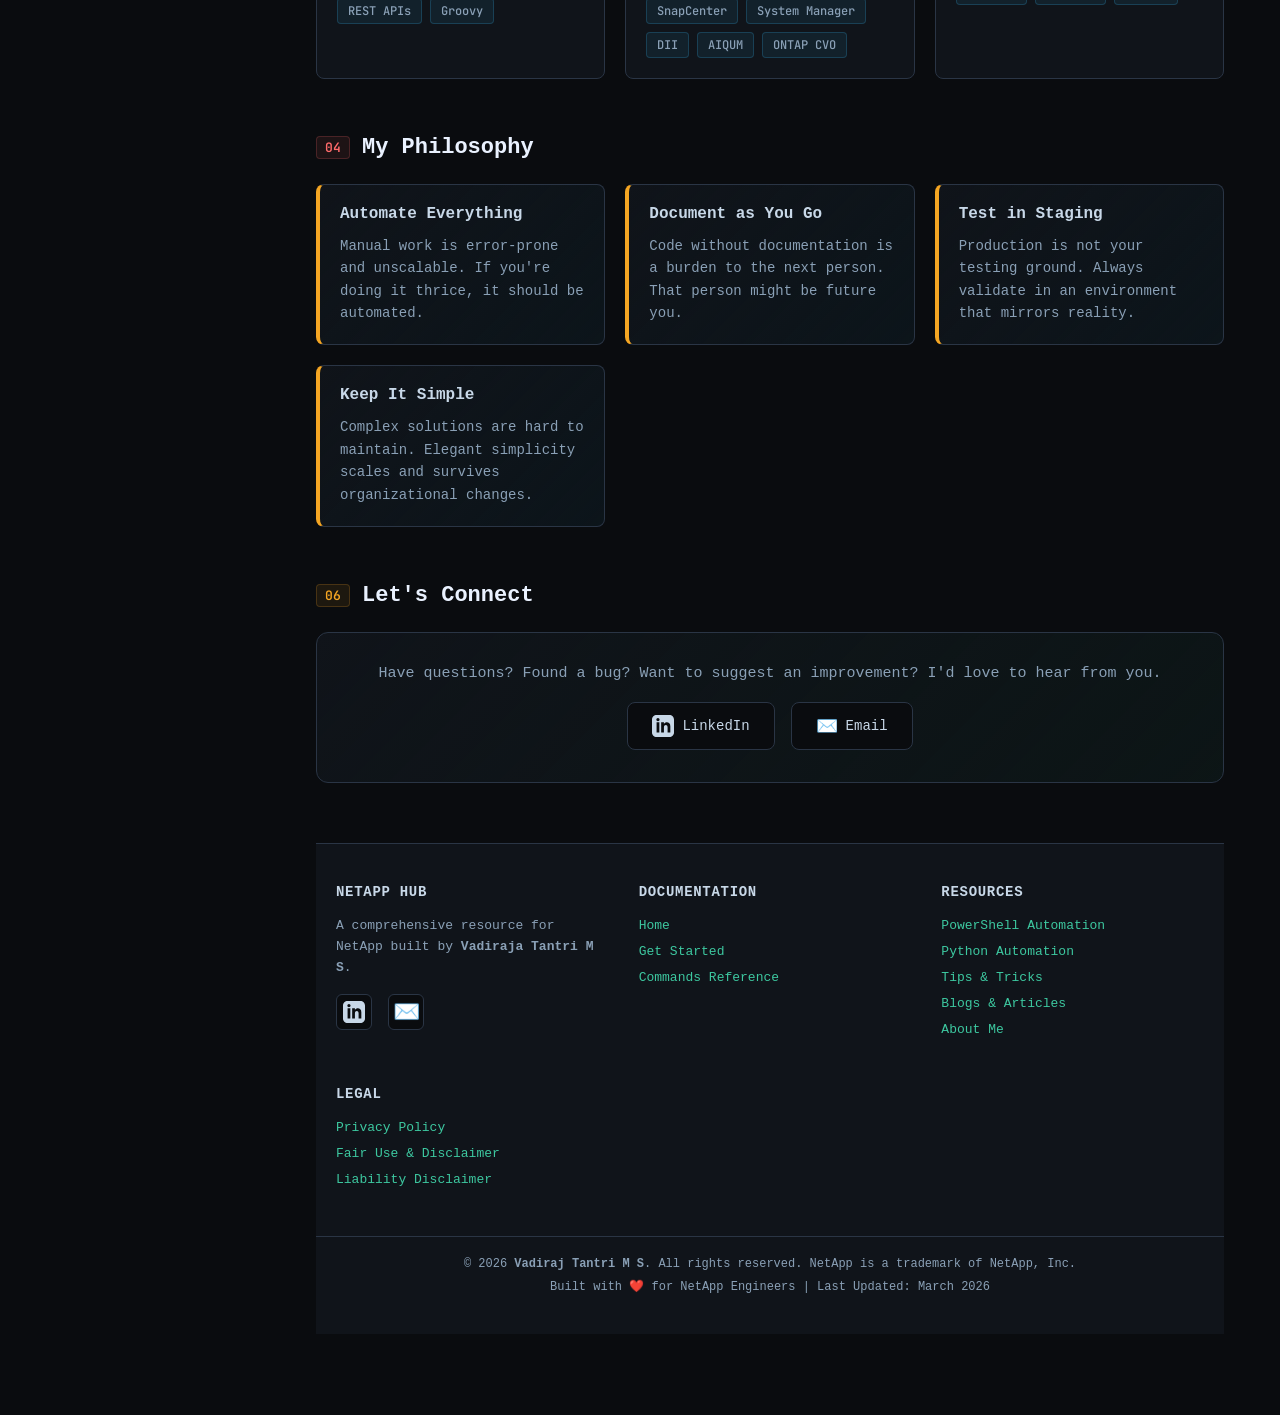
==== commit ce1cb59c: "Added cheatsheet to all pages" ====
--- a/about-me.html
+++ b/about-me.html
@@ -39,6 +39,7 @@
         <li><a href="index.html"><span class="nav-icon">⌂</span> Home</a></li>
         <li><a href="get-started.html"><span class="nav-icon">🚀</span> Get Started</a></li>
         <li><a href="commands.html"><span class="nav-icon">⌨</span> Commands Reference</a></li>
+        <li><a href="netapp-cheatsheet.html"><span class="nav-icon">📄</span> NetApp Cheat Sheet</a></li>
         <li><a href="tips.html"><span class="nav-icon">💡</span> Tips & Tricks</a></li>
         <li><a href="python.html"><span class="nav-icon">🐍</span> Python Automation</a></li>
         <li><a href="powershell.html"><span class="nav-icon">⚡</span> PowerShell Automation</a></li>
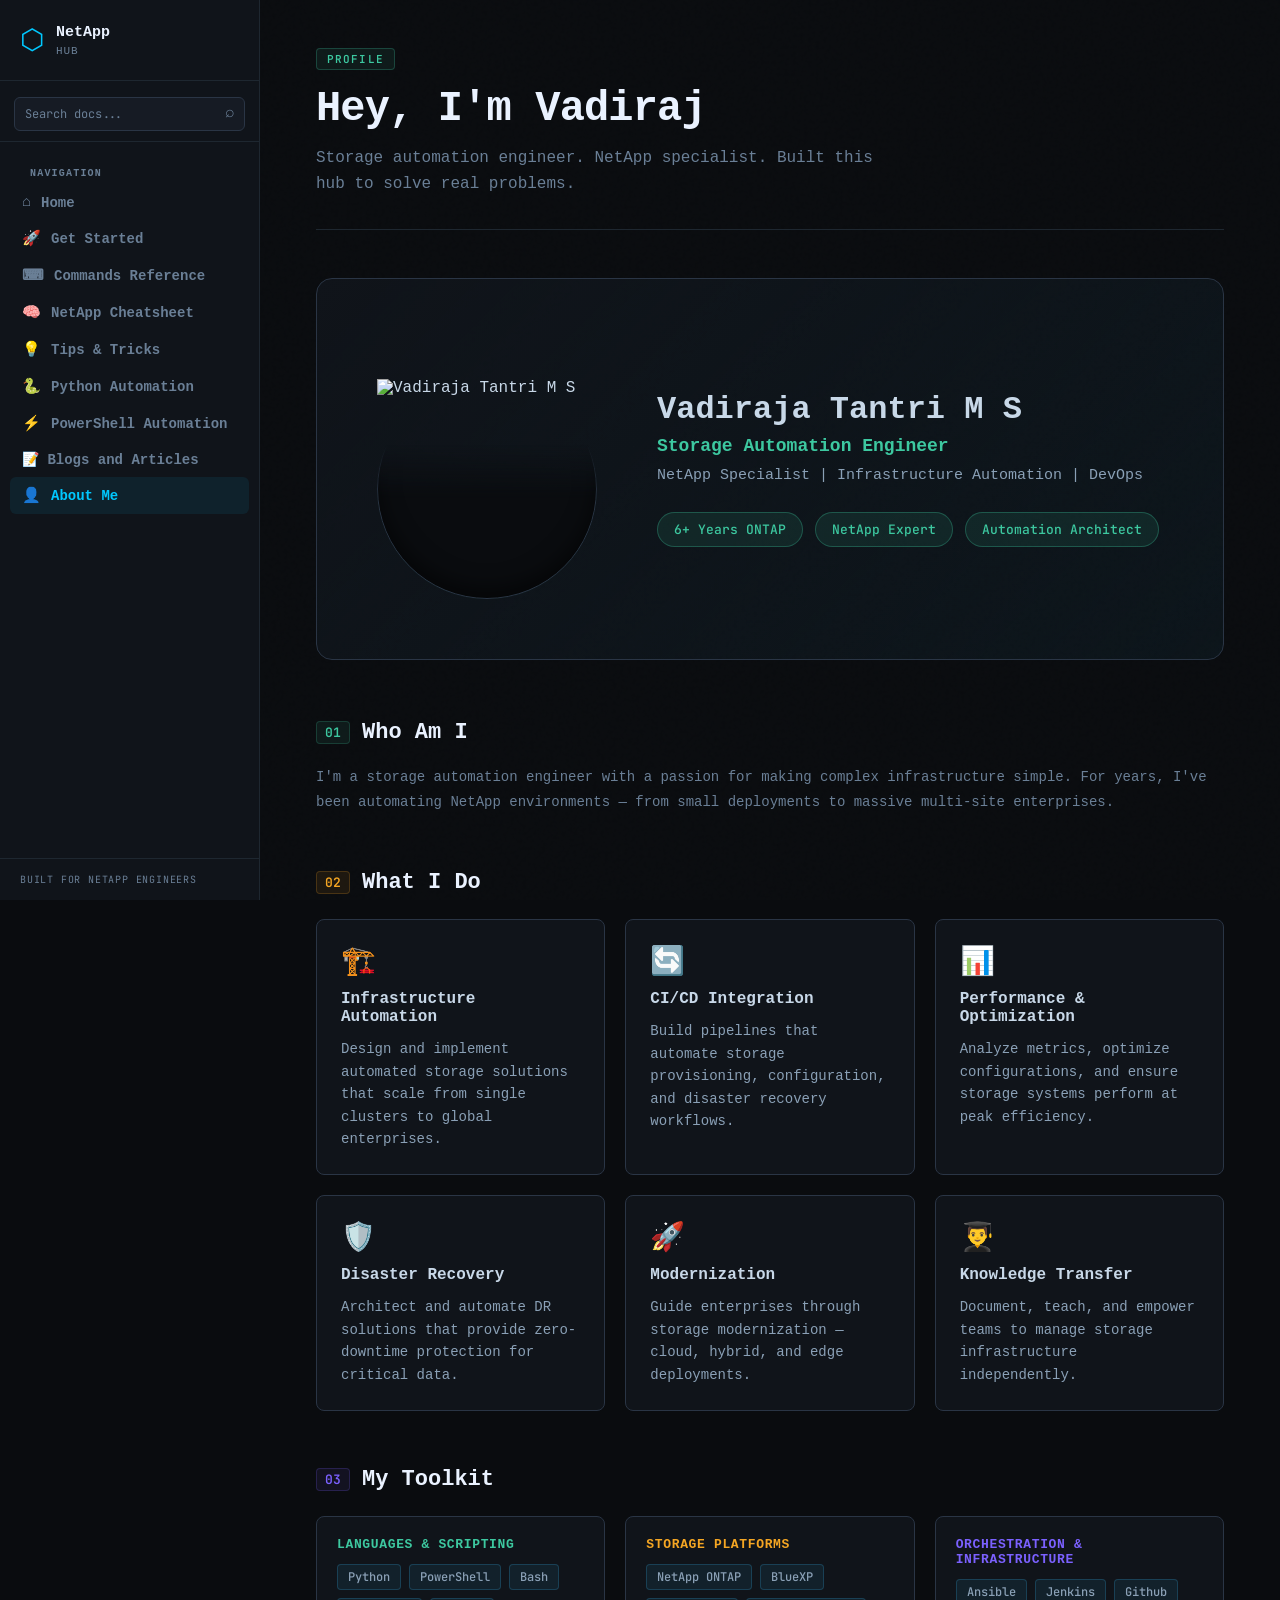
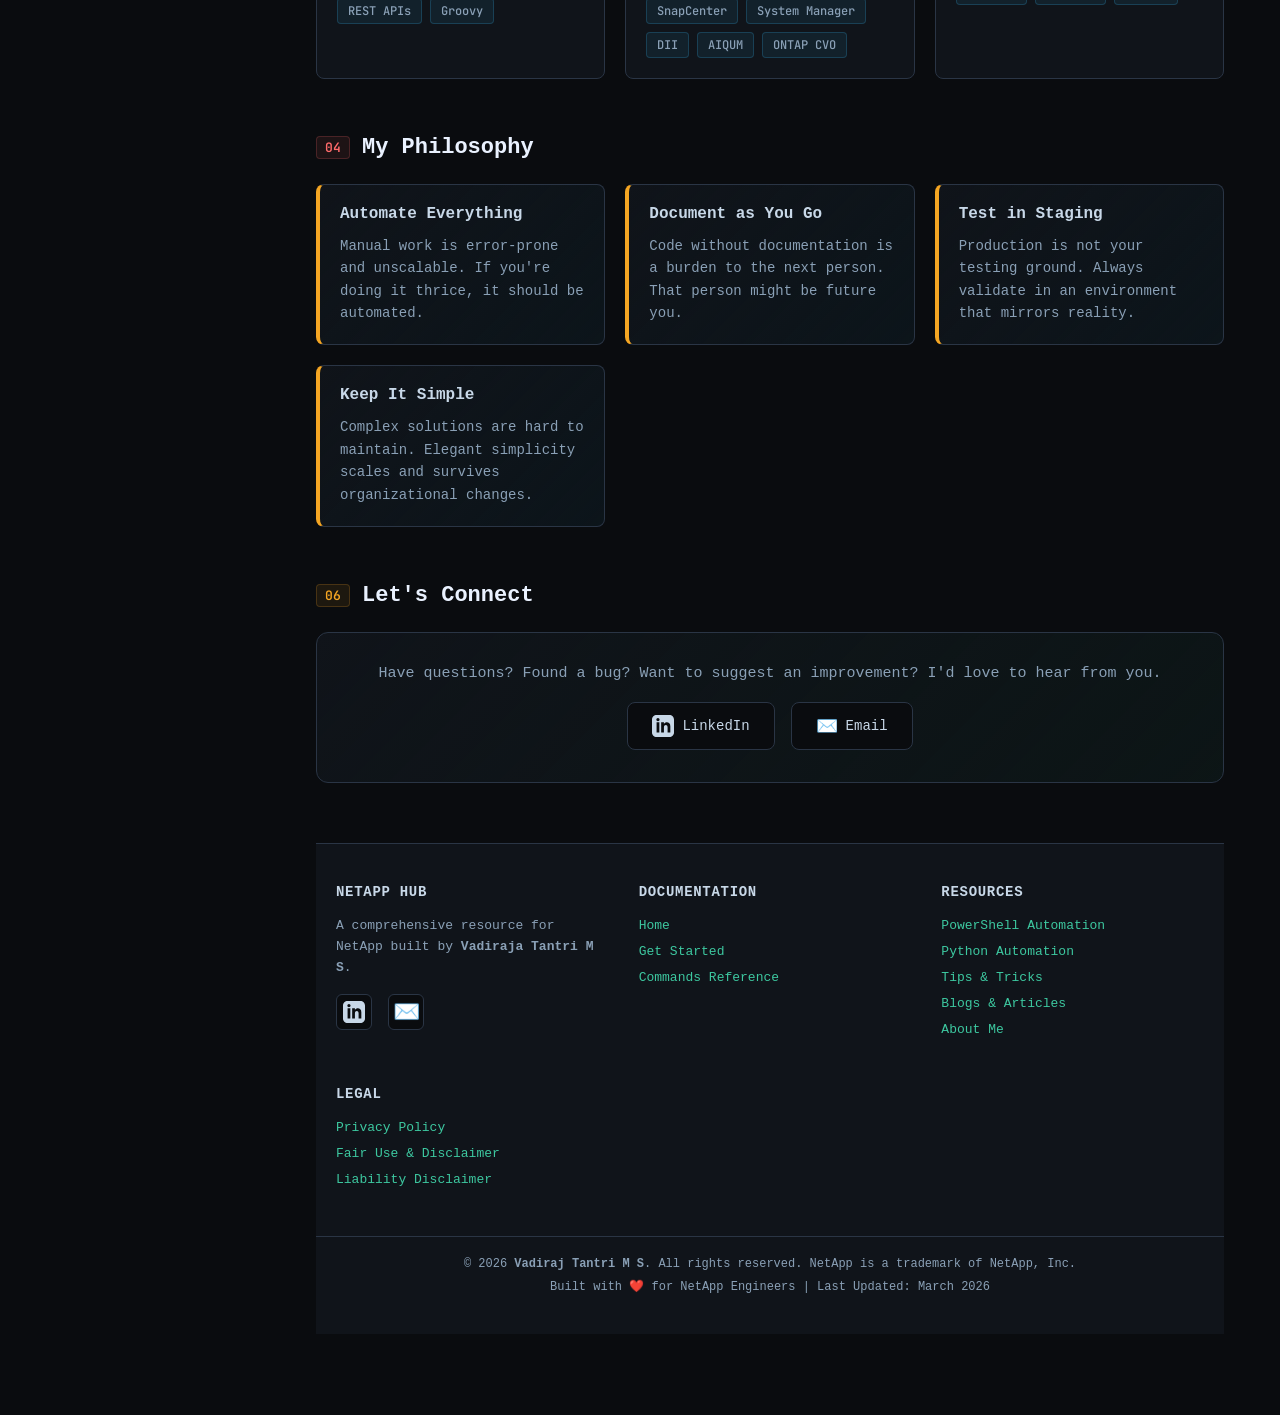
==== commit a257e5c1: "logo" ====
--- a/about-me.html
+++ b/about-me.html
@@ -39,7 +39,7 @@
         <li><a href="index.html"><span class="nav-icon">⌂</span> Home</a></li>
         <li><a href="get-started.html"><span class="nav-icon">🚀</span> Get Started</a></li>
         <li><a href="commands.html"><span class="nav-icon">⌨</span> Commands Reference</a></li>
-        <li><a href="netapp-cheatsheet.html"><span class="nav-icon">📄</span> NetApp Cheat Sheet</a></li>
+        <li><a href="netapp-cheatsheet.html"><span class="nav-icon">🧠</span> NetApp Cheatsheet</a></li>
         <li><a href="tips.html"><span class="nav-icon">💡</span> Tips & Tricks</a></li>
         <li><a href="python.html"><span class="nav-icon">🐍</span> Python Automation</a></li>
         <li><a href="powershell.html"><span class="nav-icon">⚡</span> PowerShell Automation</a></li>
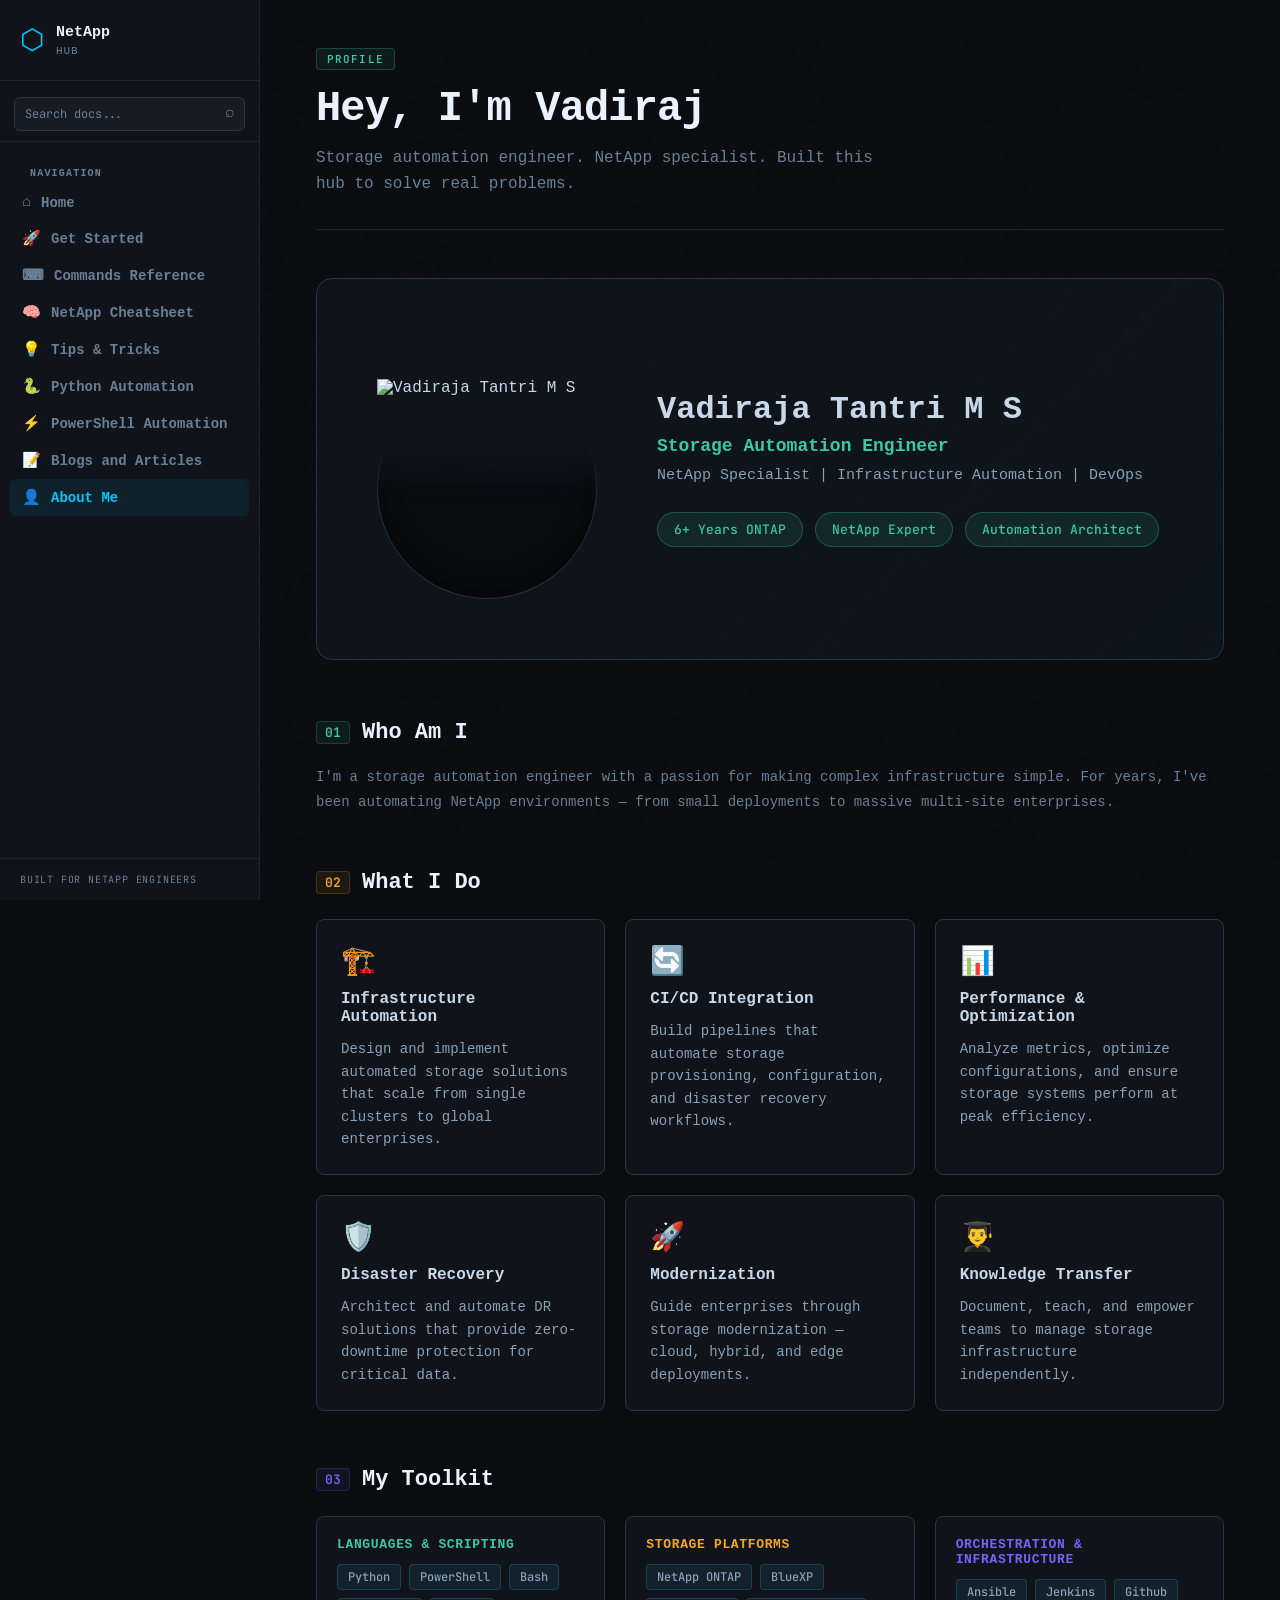
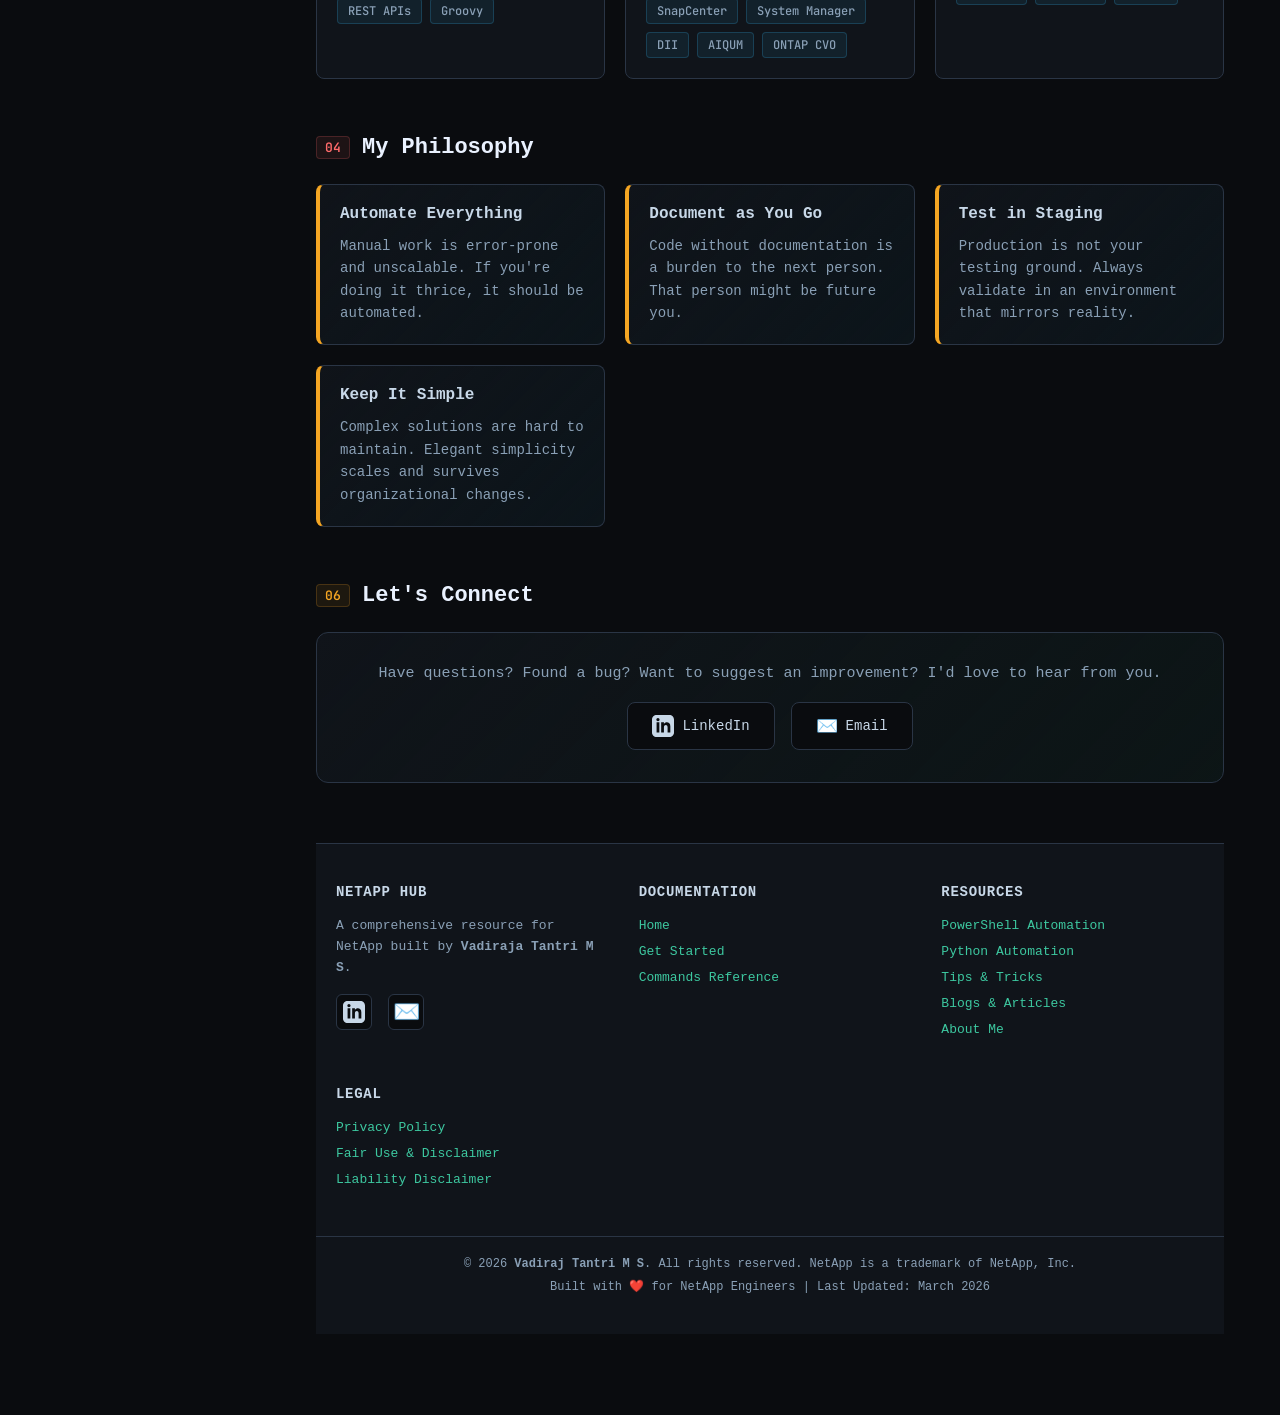
==== commit d409b41b: "Bug Blog community bug" ====
--- a/about-me.html
+++ b/about-me.html
@@ -43,7 +43,7 @@
         <li><a href="tips.html"><span class="nav-icon">💡</span> Tips & Tricks</a></li>
         <li><a href="python.html"><span class="nav-icon">🐍</span> Python Automation</a></li>
         <li><a href="powershell.html"><span class="nav-icon">⚡</span> PowerShell Automation</a></li>
-        <li><a href="blog-community.html" class="nav-icon">📝</span> Blogs and Articles</a></li>
+        <li><a href="blog-community.html"><span class="nav-icon">📝</span> Blogs and Articles</a></li>
         <li><a href="about-me.html" class="active"><span class="nav-icon">👤</span> About Me</a></li>
       </ul>
     <div class="sidebar-footer"><span>Built for NetApp Engineers</span></div>
